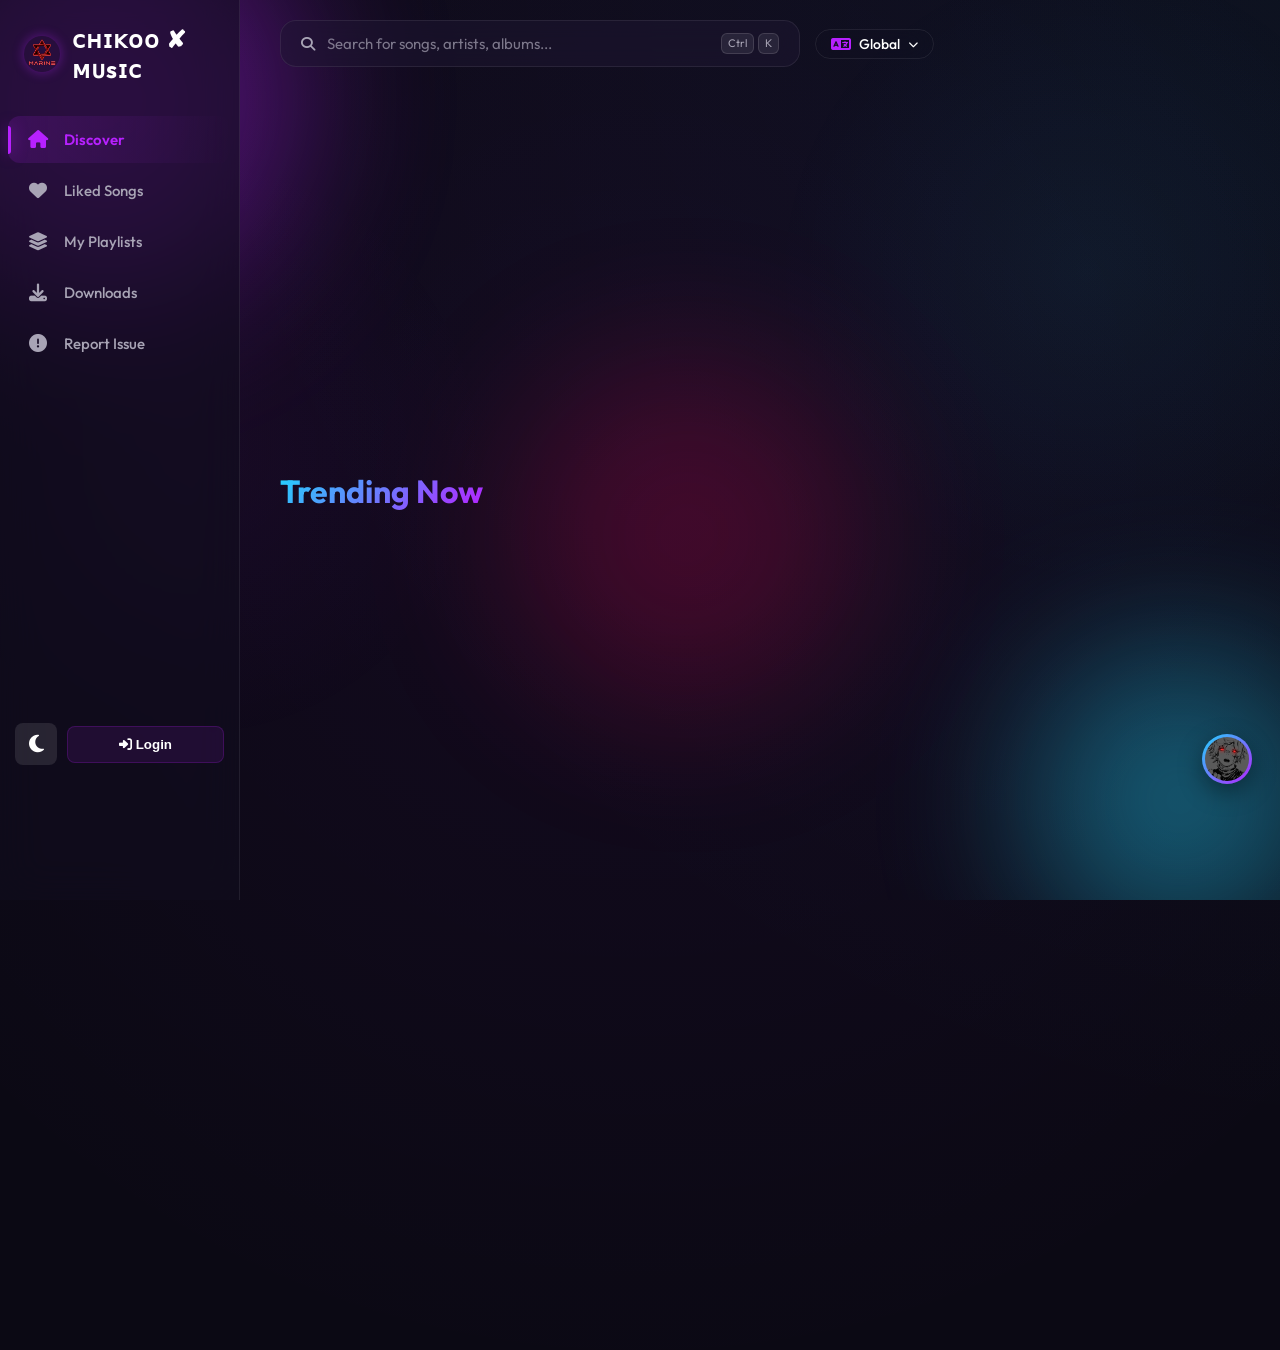
==== index.html @ 022411a1 "fix: only use dummy data fallback on page 1 to prevent empty UI on API failure" ====
<!DOCTYPE html>
<html lang="en" data-theme="dark">

<head>
    <meta charset="UTF-8">
    <meta name="viewport" content="width=device-width, initial-scale=1.0, maximum-scale=1.0, user-scalable=no">
    <meta name="google-site-verification" content="YOUR_GOOGLE_VERIFICATION_CODE" />
    <meta name="description"
        content="Chikoo Music - Stream trending Bollywood, English, Punjabi and global hits for free. Premium music experience.">
    <meta property="og:title" content="Chikoo Music - Premium Music Streaming">
    <meta property="og:description" content="Stream trending Bollywood, English, Punjabi and global hits for free.">
    <meta property="og:image" content="MARINE LOGO FINAL.png">
    <meta property="og:url" content="https://chikoomusic.vercel.app">
    <title>Chikoo Music - Premium Music Streaming</title>
    <link rel="stylesheet" href="style.css?v=1784467808915">
    <link href="https://fonts.googleapis.com/css2?family=Outfit:wght@300;400;500;600;700;800&display=swap"
        rel="stylesheet">
    <link rel="icon" type="image/png" href="MARINE LOGO FINAL.png">
    <link rel="stylesheet" href="https://cdnjs.cloudflare.com/ajax/libs/font-awesome/6.4.0/css/all.min.css">
</head>

<body>
    <!-- Preloader Animation -->
    <div id="site-preloader">
        <div class="preloader-bg"></div>
        <div class="preloader-content">
            <h2 class="preloader-brand">CHIKOO MUSIC</h2>
            <p class="preloader-tagline">PREMIUM AUDIO</p>
            <div class="loading-dots">
                <span></span><span></span><span></span>
            </div>
        </div>
    </div>
    <script>
        // Guaranteed fallback to hide preloader after 3 seconds
        // placed inline so it runs even if app.js fails to load
        setTimeout(() => {
            const preloader = document.getElementById('site-preloader');
            if (preloader) {
                preloader.classList.add('hide');
                setTimeout(() => {
                    preloader.style.display = 'none';
                }, 800);
            }
        }, 3000);
    </script>

    <!-- Animated Background -->
    <div class="animated-bg">
        <div class="bg-blob blob-1"></div>
        <div class="bg-blob blob-2"></div>
        <div class="bg-blob blob-3"></div>
    </div>

    <!-- App Container -->
    <div class="app-container">
        <!-- Sidebar Navigation -->
        <nav class="sidebar">
            <div class="logo">
                <img src="MARINE LOGO FINAL.png" alt="Logo" class="brand-logo">
                <span>ᴄʜɪᴋᴏᴏ ✘ ᴍᴜsɪᴄ</span>
            </div>

            <ul class="nav-links">
                <li class="active" data-page="home"><i class="fa-solid fa-house"></i> <span>Discover</span></li>
                <li data-page="playlists"><i class="fa-solid fa-heart"></i> <span>Liked Songs</span></li>
                <li data-page="my-playlists"><i class="fa-solid fa-layer-group"></i> <span>My Playlists</span></li>
                <li data-page="downloads"><i class="fa-solid fa-download"></i> <span>Downloads</span></li>
                <li data-page="report"><i class="fa-solid fa-circle-exclamation"></i> <span>Report Issue</span></li>
                <li data-page="admin" id="nav-admin" style="display: none; color: var(--accent-purple);"><i class="fa-solid fa-shield-halved"></i> <span>Admin Panel</span></li>
            </ul>

            <div class="sidebar-footer" style="display: flex; gap: 10px; padding: 15px; align-items: center; justify-content: center;">
                <button id="theme-btn" title="Toggle Theme" style="background: rgba(255,255,255,0.1); border: none; color: var(--text-primary); width: 42px; height: 42px; border-radius: 8px; cursor: pointer; transition: 0.3s; flex-shrink: 0;">
                    <i class="fa-solid fa-moon"></i>
                </button>
                <button id="auth-btn" class="auth-btn" style="flex: 1; padding: 10px;">
                    <i class="fa-solid fa-right-to-bracket"></i> <span>Login</span>
                </button>
            </div>
        </nav>

        <!-- Main Content Area -->
        <main class="main-content">
            <header class="top-bar">
                <div class="search-bar-container">
                    <i class="fa-solid fa-search"></i>
                    <input type="text" id="search-input" placeholder="Search for songs, artists, albums...">
                    <i class="fa-solid fa-xmark" id="search-clear-btn" style="display: none; cursor: pointer; color: var(--light-text); padding: 0 10px; font-size: 14px;"></i>
                    <div class="search-shortcut">
                        <kbd>Ctrl</kbd><kbd>K</kbd>
                    </div>
                </div>
                
                <!-- Custom Language Selector -->
                <div class="custom-language-selector glass" id="custom-lang-selector" style="margin-left: 15px; border-radius: 50px; padding: 5px 15px; display: flex; align-items: center; gap: 8px; cursor: pointer; position: relative;">
                    <i class="fa-solid fa-language" style="color: var(--accent-purple);"></i>
                    <span id="custom-lang-text" style="font-size: 14px; font-weight: 500;">Global</span>
                    <i class="fa-solid fa-chevron-down" style="font-size: 10px;"></i>
                    
                    <div class="custom-lang-dropdown" id="custom-lang-dropdown">
                        <div class="lang-option active" data-value="global">Global</div>
                        <div class="lang-option" data-value="hindi">Hindi</div>
                        <div class="lang-option" data-value="english">English</div>
                        <div class="lang-option" data-value="punjabi">Punjabi</div>
                    </div>
                </div>
                
                <!-- Mobile Options Toggle -->
                <button id="mobile-options-toggle" class="action-btn" style="margin-left: 15px; display: none;"><i class="fa-solid fa-bars"></i></button>
            </header>

            <!-- Global Mobile Menu Overlay -->
            <div id="mobile-overlay-menu" class="glass" style="display: none; position: fixed; top: 70px; right: 20px; z-index: 2000; width: 220px; flex-direction: column; gap: 8px; padding: 15px; border-radius: 12px; box-shadow: 0 10px 40px rgba(0,0,0,0.8); border: 1px solid rgba(255,255,255,0.1);">
                <button class="quick-option-btn" data-query="hindi romantic songs" style="justify-content: flex-start; padding: 10px;"><i class="fa-solid fa-arrow-trend-up"></i> Trending</button>
                <button class="quick-option-btn" data-query="global top 50" style="justify-content: flex-start; padding: 10px;"><i class="fa-solid fa-globe"></i> World Top Hits</button>
                <button class="quick-option-btn" data-query="new releases" style="justify-content: flex-start; padding: 10px;"><i class="fa-solid fa-compact-disc"></i> New Releases</button>
                <button class="quick-option-btn" data-query="best of arijit singh" style="justify-content: flex-start; padding: 10px;"><i class="fa-regular fa-heart"></i> Dev's Favs</button>
                <div style="height: 1px; background: rgba(255,255,255,0.1); margin: 5px 0;"></div>
                <button id="mobile-theme-btn" class="quick-option-btn" style="justify-content: flex-start; padding: 10px;"><i class="fa-solid fa-moon"></i> Theme</button>
                <button id="mobile-auth-btn" class="quick-option-btn" style="justify-content: flex-start; padding: 10px; color: var(--accent-purple);"><i class="fa-solid fa-right-to-bracket"></i> <span>Login</span></button>
            </div>

            <div id="broadcast-banner" style="display: none; background: rgba(183, 33, 255, 0.2); border-bottom: 1px solid rgba(183, 33, 255, 0.4); padding: 10px 20px; color: var(--text-primary); align-items: center; justify-content: space-between; font-size: 14px; font-weight: 500;">
                <div style="display: flex; align-items: center; gap: 10px;">
                    <i class="fa-solid fa-bullhorn" style="color: var(--accent-purple);"></i>
                    <span id="broadcast-message-text"></span>
                </div>
                <button id="close-broadcast-btn" style="background: none; border: none; color: var(--text-secondary); cursor: pointer;"><i class="fa-solid fa-xmark"></i></button>
            </div>

            <div id="content-area" class="page-content">
                <!-- Dynamic Content Injected Here -->
                <div class="loader-container" id="main-loader" style="display: none;">
                    <div class="spinner"></div>
                </div>
                <div id="view-home" class="view active">
                    <div class="home-top-section">
                        <!-- Hero Banner -->
                        <div class="hero-banner glass reveal" id="hero-banner" style="display: none;">
                            <div class="hero-bg-blur" id="hero-bg-blur"></div>
                            <div class="hero-content">
                                <div class="hero-cover-wrapper">
                                    <img src="MARINE LOGO FINAL.png" alt="Featured Song" id="hero-img" class="hero-img">
                                    <div class="hero-music-note"><i class="fa-solid fa-music"></i></div>
                                </div>
                                <div class="hero-info">
                                    <div class="hero-tag"><i class="fa-solid fa-crown"></i> MOST PLAYED</div>
                                    <h2 id="hero-title">Loading...</h2>
                                    <p id="hero-artist" style="display:flex; align-items:center; gap:5px;">- <i class="fa-solid fa-heart" style="color:var(--accent-purple); font-size: 12px;"></i></p>
                                    <button class="action-btn primary glow-btn" id="hero-play-btn" style="margin-top: 15px; padding: 10px 25px; font-size: 16px;"><i class="fa-solid fa-play"></i> Open Player</button>
                                </div>
                            </div>
                        </div>

                        <!-- Quick Options Menu -->
                        <div class="quick-options-menu glass reveal" id="quick-options-menu">
                            <button class="quick-option-btn active" data-query="hindi romantic songs"><i class="fa-solid fa-arrow-trend-up"></i> Trending</button>
                            <button class="quick-option-btn" data-query="global top 50"><i class="fa-solid fa-globe"></i> World Top Hits</button>
                            <button class="quick-option-btn" data-query="top artists"><i class="fa-solid fa-users"></i> Top Artists</button>
                            <button class="quick-option-btn" data-query="new releases"><i class="fa-solid fa-compact-disc"></i> New Releases</button>
                            <button class="quick-option-btn" data-query="best of arijit singh"><i class="fa-regular fa-heart"></i> Dev's Favs</button>
                            <button class="quick-option-btn" data-query="popular hits"><i class="fa-solid fa-music"></i> Popular Hits</button>
                        </div>
                    </div>
                    <h1 class="page-title" id="section-title" style="margin-top: 30px;">Trending Now</h1>
                    <div class="cards-grid" id="trending-grid">
                        <!-- Cards / Skeletons injected by JS -->
                    </div>
                    <div class="pagination-controls" id="dashboard-pagination" style="display: none;">
                        <button class="page-btn" id="page-prev-btn"><i class="fa-solid fa-chevron-left"></i> Prev</button>
                        <div class="page-numbers" id="page-numbers-container">
                            <span class="current-page">1</span>
                        </div>
                        <button class="page-btn" id="page-next-btn">Next <i class="fa-solid fa-chevron-right"></i></button>
                    </div>
                </div>

                <div id="view-search" class="view">
                    <h1 class="page-title">Search Results</h1>
                    <div class="cards-grid" id="search-grid">
                        <div class="placeholder-text">Type to search...</div>
                    </div>
                    <div class="pagination-controls" id="search-pagination" style="display: none;">
                        <button class="page-btn" id="search-page-prev-btn"><i class="fa-solid fa-chevron-left"></i> Prev</button>
                        <div class="page-numbers" id="search-page-numbers-container">
                            <span class="current-page">1</span>
                        </div>
                        <button class="page-btn" id="search-page-next-btn">Next <i class="fa-solid fa-chevron-right"></i></button>
                    </div>
                </div>

                <div id="view-library" class="view">
                    <div class="library-header"
                        style="display: flex; justify-content: space-between; align-items: center; margin-bottom: 24px;">
                        <h1 class="page-title" style="margin: 0;">Local Files</h1>
                        <label for="local-file-upload" class="submit-btn" style="display: inline-block;">
                            <i class="fa-solid fa-folder-open"></i> Browse Files
                        </label>
                        <input type="file" id="local-file-upload" accept="audio/*" multiple style="display: none;">
                    </div>
                    <div class="cards-grid" id="local-files-grid">
                        <div class="placeholder-text">Play music directly from your device.</div>
                    </div>
                </div>

                <div id="view-playlists" class="view">
                    <div class="playlist-header">
                        <div class="playlist-cover glass"><i class="fa-solid fa-heart"></i></div>
                        <div class="playlist-info">
                            <p class="playlist-type">Playlist</p>
                            <h1 class="playlist-title">Liked Songs</h1>
                            <p id="liked-count" class="playlist-meta">0 songs</p>
                        </div>
                        <div class="playlist-actions" style="margin-left: auto; display: flex; gap: 10px;">
                            <button class="submit-btn" id="share-playlist-btn" style="display: none;"><i
                                    class="fa-solid fa-share-nodes"></i> Share</button>
                            <button class="submit-btn" id="delete-playlist-btn" style="display: none; background: rgba(255, 50, 50, 0.2); border-color: rgba(255, 50, 50, 0.4);"><i
                                    class="fa-solid fa-trash"></i> Delete</button>
                        </div>
                    </div>

                    <div class="playlist-tracklist" id="liked-songs-list">
                        <div class="placeholder-text">You haven't liked any songs yet.</div>
                    </div>
                </div>

                <div id="view-downloads" class="view">
                    <h1 class="page-title">Download History</h1>
                    <div class="cards-grid" id="downloads-grid">
                        <div class="placeholder-text">You haven't downloaded any songs yet.</div>
                    </div>
                </div>

                <div id="view-artist" class="view">
                    <div class="playlist-header">
                        <div class="playlist-cover glass">
                            <img src="" alt="Artist" id="artist-image" style="width: 100%; height: 100%; object-fit: cover; border-radius: 50%;">
                        </div>
                        <div class="playlist-info">
                            <p class="playlist-type">Artist</p>
                            <h1 class="playlist-title" id="artist-title">Artist Name</h1>
                            <p class="playlist-meta" id="artist-meta">Top Tracks</p>
                        </div>
                    </div>
                    <div class="playlist-tracklist" id="artist-songs-list">
                        <div class="loading-spinner"><div class="loading-dots"><span></span><span></span><span></span></div></div>
                    </div>
                </div>

                <div id="view-my-playlists" class="view">
                    <div
                        style="display: flex; justify-content: space-between; align-items: center; margin-bottom: 24px;">
                        <h1 class="page-title" style="margin: 0;">My Playlists</h1>
                        <button class="submit-btn" id="create-playlist-btn"><i class="fa-solid fa-plus"></i> Create
                            Playlist</button>
                    </div>
                    <div class="cards-grid" id="my-playlists-grid">
                        <div class="placeholder-text">You haven't created any playlists yet.</div>
                    </div>
                </div>

                <div id="view-report" class="view">
                    <h1 class="page-title">Report an Issue</h1>
                    <div class="report-form-container glass">
                        <p class="report-desc">Found a bug or have a suggestion? Let us know!</p>
                        <!-- Formspree endpoint placeholder -->
                        <form id="report-form">
                            <div class="form-group">
                                <label for="report-name">Name</label>
                                <input type="text" id="report-name" name="Name" required placeholder="Your Name">
                            </div>
                            <div class="form-group">
                                <label for="report-email">Email</label>
                                <input type="email" id="report-email" name="Email" required placeholder="Your Email">
                            </div>
                            <div class="form-group">
                                <label for="report-message">Issue Description</label>
                                <textarea id="report-message" name="Message" rows="5" required
                                    placeholder="Describe the issue..."></textarea>
                            </div>
                            <button type="submit" class="submit-btn glow-btn">Submit Report</button>
                        </form>
                    </div>
                </div>
                <!-- Admin View -->
                <div id="view-admin" class="view">
                    <div class="playlist-header">
                        <div class="playlist-cover">
                            <i class="fa-solid fa-shield-halved"></i>
                        </div>
                        <div class="playlist-info">
                            <h1 class="playlist-title">Admin Dashboard</h1>
                            <p class="playlist-meta" id="admin-meta">Owner Access Only</p>
                        </div>
                    </div>
                    <div class="admin-controls" style="margin: 20px 0; display: flex; flex-direction: column; gap: 15px;">
                        <div>
                            <button class="action-btn primary" id="btn-refresh-admin"><i class="fa-solid fa-arrows-rotate"></i> Refresh Data</button>
                        </div>
                        <div style="background: rgba(255, 255, 255, 0.05); padding: 15px; border-radius: 12px; border: 1px solid var(--glass-border);">
                            <h3 style="margin-top: 0; margin-bottom: 10px; font-size: 16px; color: var(--accent-purple);">Global Broadcast</h3>
                            <div style="display: flex; gap: 10px;">
                                <input type="text" id="broadcast-input" placeholder="Type a message to show to all users..." style="flex: 1; padding: 10px; border-radius: 8px; border: 1px solid rgba(255, 255, 255, 0.1); background: rgba(0,0,0,0.2); color: white; outline: none;">
                                <button class="action-btn primary" id="btn-send-broadcast"><i class="fa-solid fa-paper-plane"></i> Send</button>
                            </div>
                        </div>

                        <div style="background: rgba(255, 255, 255, 0.05); padding: 15px; border-radius: 12px; border: 1px solid var(--glass-border);">
                            <h3 style="margin-top: 0; margin-bottom: 10px; font-size: 16px; color: var(--accent-purple);">Manage Dev's Favs</h3>
                            <p style="font-size: 13px; color: var(--light-text); margin-bottom: 10px;">Search for a song to add to the globally visible Dev's Favs section.</p>
                            <div style="display: flex; gap: 10px; margin-bottom: 10px; position: relative;">
                                <input type="text" id="devs-favs-search-input" placeholder="Search for a song (e.g. Tum Hi Ho)..." style="flex: 1; padding: 10px; border-radius: 8px; border: 1px solid rgba(255, 255, 255, 0.1); background: rgba(0,0,0,0.2); color: white; outline: none; padding-right: 35px;">
                                <i class="fa-solid fa-xmark" id="devs-favs-clear-btn" style="position: absolute; right: 110px; top: 12px; cursor: pointer; color: var(--light-text); display: none;"></i>
                                <button class="action-btn primary" id="btn-search-devs-favs"><i class="fa-solid fa-search"></i> Search</button>
                            </div>
                            <div id="devs-favs-search-results" style="display: flex; flex-direction: column; gap: 8px; margin-bottom: 15px;"></div>
                            
                            <div style="background: rgba(0,0,0,0.2); padding: 15px; border-radius: 8px; margin-bottom: 15px; border: 1px dashed rgba(255,255,255,0.2);">
                                <h4 style="margin-top: 0; margin-bottom: 10px; font-size: 14px; color: var(--accent-red);">Upload Custom Song</h4>
                                <div style="display: flex; flex-direction: column; gap: 10px;">
                                    <input type="text" id="custom-song-title" placeholder="Song Title" style="padding: 10px; border-radius: 8px; border: 1px solid rgba(255, 255, 255, 0.1); background: rgba(0,0,0,0.3); color: white; outline: none;">
                                    <input type="text" id="custom-song-artist" placeholder="Artist Name" style="padding: 10px; border-radius: 8px; border: 1px solid rgba(255, 255, 255, 0.1); background: rgba(0,0,0,0.3); color: white; outline: none;">
                                    <div>
                                        <label style="font-size: 12px; color: var(--light-text);">Audio File (MP3):</label>
                                        <input type="file" id="custom-song-audio" accept="audio/*" style="display: block; margin-top: 5px; color: white;">
                                    </div>
                                    <div>
                                        <label style="font-size: 12px; color: var(--light-text);">Cover Image (Optional):</label>
                                        <input type="file" id="custom-song-image" accept="image/*" style="display: block; margin-top: 5px; color: white;">
                                    </div>
                                    <button class="action-btn primary" id="btn-upload-custom-song" style="margin-top: 5px;"><i class="fa-solid fa-cloud-arrow-up"></i> Upload & Add to Favs</button>
                                </div>
                            </div>

                            <h4 style="margin: 10px 0; color: white;">Current Dev's Favs</h4>
                            <div id="devs-favs-current-list" style="display: flex; flex-direction: column; gap: 8px;">
                                <span class="placeholder-text" style="font-size: 13px;">Loading...</span>
                            </div>
                        </div>
                    </div>
                    <div class="admin-content" id="admin-content">
                        <!-- Admin data injected here -->
                    </div>
                </div>
            </div>
        </main>

        <!-- Global Music Player -->
        <div class="player-bar hidden" id="player-bar">
            <div class="now-playing">
                <img id="np-image" src="MARINE LOGO FINAL.png" alt="Cover" class="np-cover">
                <div class="np-info">
                    <h4 id="np-title">No track selected</h4>
                    <p id="np-artist">-</p>
                </div>
                <button class="np-like-btn" id="np-like-btn" title="Like"><i class="fa-regular fa-heart"></i></button>
                <button class="np-like-btn" id="np-add-playlist-btn" title="Add to Playlist" style="margin-left: 0;"><i
                        class="fa-solid fa-folder-plus"></i></button>
                <div class="equalizer">
                    <div class="bar"></div>
                    <div class="bar"></div>
                    <div class="bar"></div>
                    <div class="bar"></div>
                </div>
            </div>

            <div class="player-center">
                <div class="player-controls">
                    <button class="control-btn" id="shuffle-btn" title="Shuffle"><i
                            class="fa-solid fa-shuffle"></i></button>
                    <button class="control-btn" id="seek-bw-btn" title="Backward 10s"><i
                            class="fa-solid fa-rotate-left"></i></button>
                    <button class="control-btn" id="prev-btn" title="Previous"><i
                            class="fa-solid fa-backward-step"></i></button>
                    <button class="play-btn" id="play-btn" title="Play"><i class="fa-solid fa-play"></i></button>
                    <button class="control-btn" id="next-btn" title="Next"><i
                            class="fa-solid fa-forward-step"></i></button>
                    <button class="control-btn" id="seek-fw-btn" title="Forward 10s"><i
                            class="fa-solid fa-rotate-right"></i></button>
                    <button class="control-btn" id="repeat-btn" title="Repeat"><i
                            class="fa-solid fa-repeat"></i></button>
                    <button class="control-btn glow-btn" id="auto-dj-btn" title="Stream" style="margin-left:10px; font-size: 0.9rem; padding: 0 10px; border-radius: 15px;"><i class="fa-solid fa-radio"></i> Auto-DJ</button>
                </div>
                <div class="progress-container">
                    <span id="time-current">0:00</span>
                    <div class="progress-bar-bg" id="progress-bg">
                        <div class="progress-bar-fill" id="progress-fill"></div>
                    </div>
                    <span id="time-total">0:00</span>
                </div>
            </div>

            <div class="player-actions">
                <button class="action-btn" id="btn-queue" title="Queue"><i class="fa-solid fa-list-ul"></i></button>
                <button class="action-btn" id="btn-download" title="Download"><i
                        class="fa-solid fa-download"></i></button>
                <div class="volume-control">
                    <i class="fa-solid fa-volume-high" id="volume-icon"></i>
                    <input type="range" id="volume-slider" min="0" max="1" step="0.01" value="1">
                </div>
                <button class="action-btn" id="btn-fullscreen" title="Full Screen"><i
                        class="fa-solid fa-expand"></i></button>
                <button class="action-btn" id="btn-close-player" title="Close Player" onclick="document.getElementById('player-bar').classList.add('hidden'); document.body.classList.remove('player-active'); document.getElementById('audio-player').pause(); window.dispatchEvent(new Event('player-closed'));"><i
                        class="fa-solid fa-xmark"></i></button>
            </div>

            <audio id="audio-player"></audio>
        </div>

        <!-- Floating Profile / Socials -->
        <div class="profile-fab-container" id="profile-fab-btn">
            <div class="profile-fab">
                <img src="profile.jpg" alt="Profile">
            </div>
        </div>

        <!-- Profile Modal -->
        <div id="profile-modal" class="profile-modal">
            <div class="profile-card">
                <div class="modal-drag-handle">
                    <span class="dot"></span><span class="dash"></span><span class="dot"></span>
                </div>
                <button class="close-profile-btn" id="close-profile"><i class="fa-solid fa-xmark"></i></button>
                <div class="sound-badge" id="sound-toggle-btn"><i class="fa-solid fa-volume-high" id="sound-icon"></i>
                    <span id="sound-text">Sound on</span>
                </div>
                <div class="profile-banner">
                    <!-- Banner video starts unmuted -->
                    <video src="videos/banner.mp4" loop playsinline class="banner-media" id="banner-video"></video>
                </div>
                <div class="profile-info">
                    <div class="profile-avatar-container">
                        <img src="profile.jpg" alt="Profile" class="profile-avatar">
                        <div class="status-dot"></div>
                    </div>
                    <div class="profile-name">
                        Marine <i class="fa-solid fa-certificate verified-badge"></i>
                    </div>
                    <div class="profile-role">
                        <span class="role-dot"></span> OWNER & DEVELOPER
                    </div>
                    <div class="profile-username">@nox_shadowx</div>
                    <div class="profile-quote">"Where words fail, music speaks 🎵"</div>

                    <div id="owner-video-controls" style="margin-top: 15px; margin-bottom: 15px; display: none; width: 100%;">
                        <button id="next-bg-video-btn" class="profile-btn btn-secondary" style="width: 100%; border: 1px solid rgba(183, 33, 255, 0.4); justify-content: center;">
                            <i class="fa-solid fa-forward-step" style="margin-right: 8px;"></i> Next Background Video
                        </button>
                    </div>

                    <div class="profile-actions-grid">
                        <a href="https://t.me/nox_shadowx?text=Thank%20you%20so%20much%20for%20the%20music%20website%21"
                            target="_blank" class="profile-btn btn-primary" style="margin-bottom: 5px;">
                            <i class="fa-regular fa-paper-plane"></i> Send Thanks 💖
                        </a>
                        <div class="profile-btn-row">
                            <a href="https://t.me/Music_Brigade_Chatting_zone" target="_blank"
                                class="profile-btn btn-secondary">
                                <i class="fa-solid fa-users"></i> Group
                            </a>
                            <a href="https://t.me/BrokenXworld" target="_blank" class="profile-btn btn-secondary">
                                <i class="fa-regular fa-paper-plane"></i> Channel
                            </a>
                        </div>
                    </div>

                    <div class="profile-social-icons" style="margin-top: 15px; margin-bottom: 5px;">
                        <a href="https://instagram.com/_nox_shadowx" target="_blank" title="Instagram"><i
                                class="fa-brands fa-instagram"></i></a>
                        <a href="https://snapchat.co`m/add/nox_shadowx" target="_blank" title="Snapchat"><i
                                class="fa-brands fa-snapchat"></i></a>
                        <a href="https://twitter.com/nox_shadowx" target="_blank" title="Twitter"><i
                                class="fa-brands fa-twitter"></i></a>
                        <a href="https://t.me/nox_shadowx" target="_blank" title="Telegram"><i
                                class="fa-brands fa-telegram"></i></a>
                        <a href="https://github.com/noxarix" target="_blank" title="GitHub"><i
                                class="fa-brands fa-github"></i></a>
                        <a href="mailto:mrchikoo31@gmail.com" title="Email"><i class="fa-solid fa-envelope"></i></a>
                    </div>

                    <div class="profile-footer">
                        <i class="fa-regular fa-calendar"></i> 31 dec 2008 · 17 years old
                    </div>
                </div>
            </div>
        </div>


        <!-- Playlist Selection Modal -->
        <div id="playlist-selection-modal" class="profile-modal">
            <div class="profile-card" style="padding: 20px;">
                <button class="close-profile-btn" id="close-playlist-modal"><i class="fa-solid fa-xmark"></i></button>
                <h3 style="margin-bottom: 15px; color: white;">Add to Playlist</h3>
                <div id="playlist-options-list"
                    style="max-height: 200px; overflow-y: auto; display: flex; flex-direction: column; gap: 8px;">
                    <!-- Playlist options injected here -->
                </div>
            </div>
        </div>
    </div>

    <!-- Fullscreen Player Overlay (outside app-container to avoid flex interference) -->
    <div id="fullscreen-player" class="fullscreen-player">
        <div class="fs-background-blur" id="fs-bg-blur"></div>
        <button class="close-fs-btn" id="btn-close-fs"><i class="fa-solid fa-chevron-down"></i></button>
        <div class="fs-content">
            <img id="fs-image" src="MARINE LOGO FINAL.png" alt="Cover" class="fs-cover">
            <div class="fs-info">
                <h2 id="fs-title">No track selected</h2>
                <p id="fs-artist">-</p>
            </div>

            <div class="fs-action-btns">
                <button class="action-btn" id="fs-like-btn" title="Like"><i class="fa-regular fa-heart"></i></button>
                <button class="action-btn" id="fs-add-playlist-btn" title="Add to Playlist"><i class="fa-solid fa-folder-plus"></i></button>
                <button class="action-btn" id="fs-lyrics-btn" title="Lyrics"><i class="fa-solid fa-align-left"></i></button>
                <button class="action-btn" id="fs-queue-btn" title="Queue"><i class="fa-solid fa-list-ul"></i></button>
                <button class="action-btn" id="fs-share-btn" title="Share"><i class="fa-solid fa-share-nodes"></i></button>
            </div>

            <div class="fs-progress-container progress-container">
                <span id="fs-time-current">0:00</span>
                <div class="progress-bar-bg" id="fs-progress-bg">
                    <div class="progress-bar-fill" id="fs-progress-fill"></div>
                </div>
                <span id="fs-time-total">0:00</span>
            </div>

            <div class="fs-controls">
                <button class="control-btn" id="fs-shuffle-btn" title="Shuffle"><i class="fa-solid fa-shuffle"></i></button>
                <button class="control-btn" id="fs-btn-prev"><i class="fa-solid fa-backward-step"></i></button>
                <button class="control-btn play-btn" id="fs-btn-play"><i class="fa-solid fa-play"></i></button>
                <button class="control-btn" id="fs-btn-next"><i class="fa-solid fa-forward-step"></i></button>
                <button class="control-btn" id="fs-repeat-btn" title="Repeat"><i class="fa-solid fa-repeat"></i></button>
            </div>
            <div style="text-align:center; margin-top:15px;">
                <button class="control-btn glow-btn" id="fs-auto-dj-btn" title="Auto-DJ" style="font-size: 1rem; padding: 8px 15px; border-radius: 20px;"><i class="fa-solid fa-radio"></i> Genre Auto-DJ</button>
            </div>
        </div>
    </div>

    <!-- Auth Modals -->
    <div id="auth-modal" class="modal-overlay">
        <div class="auth-card">
            <button class="close-modal" id="close-auth">
                <i class="fa-solid fa-xmark"></i>
            </button>
            
            <div class="auth-tabs">
                <button class="auth-tab active" id="tab-login">Login</button>
                <button class="auth-tab" id="tab-register">Register</button>
            </div>

            <!-- Login Form -->
            <form id="form-login" class="auth-form active">
                <div class="input-group">
                    <i class="fa-solid fa-envelope"></i>
                    <input type="email" id="login-identifier" placeholder="Email Address" required>
                </div>
                <div class="input-group">
                    <i class="fa-solid fa-lock"></i>
                    <input type="password" id="login-password" placeholder="Password" required>
                </div>
                <div style="text-align: right; margin-top: -5px;">
                    <button type="button" id="btn-forgot-password" style="background: none; border: none; color: var(--accent-purple); font-size: 13px; cursor: pointer;">Forgot Password?</button>
                </div>
                <button type="submit" class="action-btn primary auth-submit">Log In</button>
                <button type="button" class="action-btn auth-submit btn-maybe-later" style="background: transparent; color: var(--text-secondary); margin-top: 5px;">Maybe Later</button>
            </form>

            <!-- Register Form -->
            <form id="form-register" class="auth-form">
                <div class="input-group">
                    <i class="fa-solid fa-user"></i>
                    <input type="text" id="reg-username" placeholder="Username" required>
                </div>
                <div class="input-group">
                    <i class="fa-solid fa-envelope"></i>
                    <input type="email" id="reg-email" placeholder="Email (e.g., mrchikoo31@gmail.com)" required>
                </div>
                <div class="input-group">
                    <i class="fa-solid fa-lock"></i>
                    <input type="password" id="reg-password" placeholder="Password" required>
                </div>
                <button type="submit" class="action-btn primary auth-submit">Register</button>
                <button type="button" class="action-btn auth-submit btn-maybe-later" style="background: transparent; color: var(--text-secondary); margin-top: 5px;">Maybe Later</button>
            </form>
        </div>
    </div>

    <!-- Genre Selection Modal -->
    <div id="genre-modal" class="modal-overlay">
        <div class="modal-content glass" style="text-align:center;">
            <button class="close-modal" id="close-genre-modal"><i class="fa-solid fa-xmark"></i></button>
            <h2>Start Genre Auto-DJ</h2>
            <p style="color: var(--text-secondary); margin-bottom: 20px;">Endless playback of your favorite genre.</p>
            <div class="genre-grid" style="display:flex; flex-wrap:wrap; gap:10px; justify-content:center;">
                <button class="action-btn glow-btn genre-btn" data-genre="bollywood">Bollywood</button>
                <button class="action-btn glow-btn genre-btn" data-genre="pop">Pop</button>
                <button class="action-btn glow-btn genre-btn" data-genre="lofi">Lo-Fi</button>
                <button class="action-btn glow-btn genre-btn" data-genre="punjabi">Punjabi</button>
                <button class="action-btn glow-btn genre-btn" data-genre="edm">EDM</button>
                <button class="action-btn glow-btn genre-btn" data-genre="hiphop">Hip-Hop</button>
            </div>
        </div>
    </div>

    <!-- Lyrics Modal -->
    <div id="lyrics-modal" class="modal-overlay">
        <div class="modal-content glass" style="max-width: 600px; height: 80vh; display: flex; flex-direction: column;">
            <button class="close-modal" id="close-lyrics-modal"><i class="fa-solid fa-xmark"></i></button>
            <h2 id="lyrics-title" style="margin-bottom: 5px;">Lyrics</h2>
            <p id="lyrics-artist" style="color: var(--text-secondary); margin-bottom: 20px; font-size: 0.9rem;">-</p>
            <div id="lyrics-content" style="flex: 1; overflow-y: auto; white-space: pre-wrap; font-size: 1.1rem; line-height: 1.8; padding-right: 10px; text-align: center;">
                <div class="placeholder-text">Loading lyrics...</div>
            </div>
        </div>
    </div>

    <!-- Queue Modal -->
    <div id="queue-modal" class="modal-overlay">
        <div class="modal-content glass" style="max-width: 500px; max-height: 80vh; display: flex; flex-direction: column;">
            <button class="close-modal" id="close-queue-modal"><i class="fa-solid fa-xmark"></i></button>
            <div style="display: flex; justify-content: space-between; align-items: center; margin-bottom: 20px;">
                <h2 style="margin: 0;">Up Next</h2>
                <button id="clear-queue-btn" class="action-btn" style="font-size: 14px; padding: 5px 10px; border-radius: 8px; background: rgba(255, 50, 50, 0.2); border: 1px solid rgba(255, 50, 50, 0.4); color: white;"><i class="fa-solid fa-trash"></i> Clear</button>
            </div>
            <div id="queue-list" style="flex: 1; overflow-y: auto; display: flex; flex-direction: column; gap: 10px; padding-right: 10px;">
                <div class="placeholder-text">Your queue is empty.</div>
            </div>
        </div>
    </div>

    <script src="api.js?v=1784467808915"></script>
    <script type="module" src="app.js?v=1784467808915"></script>
</body>
</html>
---- style.css ----
:root {
    /* Light Mode Variables */
    --bg-color: #f0f2f5;
    --bg-dark: #0b0914;
    --sidebar-bg: rgba(255, 255, 255, 0.7);
    --player-bg: rgba(255, 255, 255, 0.85);
    --text-primary: #1a1a2e;
    --text-secondary: #4a4e69;
    --accent-purple: #6a0dad;
    --accent-blue: #007bff;
    --accent-red: #ff3b3b;
    --neon-glow-blue: 0 0 10px rgba(0, 123, 255, 0.5);
    --neon-glow-purple: 0 0 10px rgba(106, 13, 173, 0.5);
    --neon-glow-red: 0 0 10px rgba(255, 59, 59, 0.5);
    --glass-border: rgba(0, 0, 0, 0.1);
    --card-bg: rgba(255, 255, 255, 0.6);
    --hover-bg: rgba(0, 0, 0, 0.05);
}

[data-theme="dark"] {
    --bg-color: #0b0914;
    --sidebar-bg: rgba(18, 14, 31, 0.6);
    --player-bg: rgba(20, 15, 36, 0.85);
    --text-primary: #ffffff;
    --text-secondary: #a8a4b5;
    --accent-purple: #b721ff;
    --accent-blue: #21d4fd;
    --accent-red: #ff2a5f;
    --neon-glow-blue: 0 0 15px rgba(33, 212, 253, 0.6);
    --neon-glow-purple: 0 0 15px rgba(183, 33, 255, 0.6);
    --neon-glow-red: 0 0 15px rgba(255, 42, 95, 0.6);
    --glass-border: rgba(255, 255, 255, 0.08);
    --card-bg: rgba(30, 22, 50, 0.5);
    --hover-bg: rgba(255, 255, 255, 0.1);
}

/* ===== RESET & BASE ===== */
* {
    box-sizing: border-box;
    margin: 0;
    padding: 0;
}

html {
    scroll-behavior: smooth;
}

html,
body {
    width: 100vw;
    max-width: 100vw;
    overflow: hidden;
}

body {
    font-family: 'Outfit', sans-serif;
    background-color: var(--bg-color);
    color: var(--text-primary);
    overflow: hidden;
    transition: background-color 0.4s ease, color 0.4s ease;
}

/* ===== CUSTOM SCROLLBAR ===== */
::-webkit-scrollbar {
    width: 6px;
}

::-webkit-scrollbar-track {
    background: transparent;
}

::-webkit-scrollbar-thumb {
    background: rgba(183, 33, 255, 0.3);
    border-radius: 3px;
}

::-webkit-scrollbar-thumb:hover {
    background: rgba(183, 33, 255, 0.6);
}

/* Firefox scrollbar */
* {
    scrollbar-width: thin;
    scrollbar-color: rgba(183, 33, 255, 0.3) transparent;
}

/* ===== ANIMATED BACKGROUND ===== */
body::before {
    content: "";
    position: absolute;
    top: -50%;
    left: -50%;
    width: 200%;
    height: 200%;
    background: radial-gradient(circle at 50% 50%, rgba(183, 33, 255, 0.05), transparent 60%),
        radial-gradient(circle at 80% 20%, rgba(33, 212, 253, 0.05), transparent 50%);
    z-index: -1;
    animation: rotateGradient 30s linear infinite;
    pointer-events: none;
}

@keyframes rotateGradient {
    0% {
        transform: rotate(0deg);
    }

    100% {
        transform: rotate(360deg);
    }
}

/* Custom Language Dropdown */
.custom-language-selector {
    position: relative;
    user-select: none;
}

.custom-lang-dropdown {
    position: absolute;
    top: 130%;
    right: 0;
    background: rgba(17, 18, 24, 0.95);
    backdrop-filter: blur(20px);
    border: 1px solid rgba(255, 255, 255, 0.1);
    border-radius: 12px;
    padding: 8px;
    display: flex;
    flex-direction: column;
    gap: 4px;
    min-width: 120px;
    box-shadow: 0 10px 30px rgba(0, 0, 0, 0.5);
    opacity: 0;
    visibility: hidden;
    transform: translateY(10px);
    transition: all 0.3s cubic-bezier(0.4, 0, 0.2, 1);
    z-index: 1000;
}

.custom-language-selector.open .custom-lang-dropdown {
    opacity: 1;
    visibility: visible;
    transform: translateY(0);
}

.lang-option {
    padding: 8px 12px;
    border-radius: 8px;
    font-size: 13px;
    font-weight: 500;
    color: var(--text-secondary);
    transition: all 0.2s ease;
    cursor: pointer;
}

.lang-option:hover {
    background: rgba(255, 255, 255, 0.05);
    color: white;
}

.lang-option.active {
    background: rgba(183, 33, 255, 0.2);
    color: var(--accent-purple);
}

/* Background Animations */
.animated-bg {
    position: fixed;
    top: 0;
    left: 0;
    width: 100%;
    height: 100vh;
    z-index: -1;
    overflow: hidden;
    pointer-events: none;
    background: radial-gradient(circle at 15% 50%, rgba(183, 33, 255, 0.05), transparent 25%),
        radial-gradient(circle at 85% 30%, rgba(33, 212, 253, 0.05), transparent 25%);
}

.bg-blob {
    position: absolute;
    border-radius: 50%;
    filter: blur(80px);
    opacity: 0.4;
    animation: float 20s infinite ease-in-out alternate;
}

.blob-1 {
    width: 400px;
    height: 400px;
    background: var(--accent-purple);
    top: -100px;
    left: -100px;
    animation-delay: 0s;
}

.blob-2 {
    width: 300px;
    height: 300px;
    background: #21d4fd;
    bottom: -50px;
    right: -50px;
    animation-delay: -5s;
    animation-duration: 25s;
}

.blob-3 {
    width: 350px;
    height: 350px;
    background: #ff0055;
    top: 40%;
    left: 40%;
    opacity: 0.2;
    animation-delay: -10s;
    animation-duration: 30s;
}

@keyframes float {
    0% {
        transform: translate(0, 0) scale(1);
    }

    33% {
        transform: translate(30px, -50px) scale(1.1);
    }

    66% {
        transform: translate(-20px, 20px) scale(0.9);
    }

    100% {
        transform: translate(0, 0) scale(1);
    }
}

/* ===== MOBILE LAYOUT OVERHAUL ===== */
@media (max-width: 768px) {
    .app-container {
        flex-direction: column;
    }

    .sidebar {
        position: fixed;
        bottom: 0;
        left: 0;
        width: 100%;
        height: 65px;
        flex-direction: row;
        padding: 0;
        border-right: none;
        border-top: 1px solid var(--glass-border);
        z-index: 1000;
        justify-content: space-around;
        align-items: center;
        background: rgba(18, 14, 31, 0.95);
        transition: none;
    }

    .logo,
    .sidebar-footer,
    .theme-toggle {
        display: none !important;
    }

    .nav-links {
        display: flex;
        flex-direction: row;
        width: 100%;
        justify-content: space-around;
        padding: 0;
        margin: 0;
    }

    .nav-links li {
        flex-direction: column;
        padding: 8px 10px;
        font-size: 11px;
        gap: 6px;
        margin: 0;
        border-radius: 8px;
        align-items: center;
        justify-content: center;
    }

    .nav-links li i {
        font-size: 20px;
    }

    .nav-links li.active::before {
        display: none;
    }

    .nav-links li.active {
        background: rgba(183, 33, 255, 0.15);
        color: var(--accent-blue);
    }

    .main-content {
        padding-bottom: 0;
        height: 100vh;
    }

    .page-content {
        height: calc(100vh - 145px);
        /* Header + bottom nav approx height */
        padding-bottom: 80px;
        /* buffer */
    }

    .player-bar {
        bottom: 65px;
        /* sit above bottom nav */
        padding: 0 10px;
        height: 70px;
        background: rgba(17, 18, 24, 0.98);
    }

    .player-controls {
        gap: 15px;
    }

    .player-btn {
        width: 32px;
        height: 32px;
        font-size: 14px;
    }

    .play-btn {
        width: 40px;
        height: 40px;
        font-size: 16px;
    }

    /* Top Bar & Language Selector */
    .top-bar {
        padding: 10px 15px;
    }

    .search-bar-container {
        flex: 1;
        min-width: 0;
    }

    .custom-lang-dropdown {
        right: 0;
        left: auto;
    }

    .custom-language-selector span {
        display: none;
        /* Hide text on small screens, keep icon */
    }

    .hero-info h2 {
        font-size: 28px;
    }
}

.player-bar {
    transition: transform 0.4s cubic-bezier(0.25, 1, 0.5, 1), opacity 0.4s ease;
}

.player-bar.hidden {
    transform: translateY(120%);
    opacity: 0;
    pointer-events: none;
}

/* ===== LAYOUT ===== */
.app-container {
    display: flex;
    height: 100dvh;
    width: 100%;
}

.glass {
    backdrop-filter: blur(16px);
    -webkit-backdrop-filter: blur(16px);
    border: 1px solid var(--glass-border);
}

/* ===== SIDEBAR ===== */
.sidebar {
    width: 240px;
    flex-shrink: 0;
    background: var(--sidebar-bg);
    display: flex;
    flex-direction: column;
    padding: 24px 0 120px 0;
    border-right: 1px solid var(--glass-border);
    backdrop-filter: blur(20px);
    -webkit-backdrop-filter: blur(20px);
    z-index: 10;
    transition: width 0.3s ease;
}

.logo {
    display: flex;
    align-items: center;
    gap: 12px;
    padding: 0 24px 32px;
    font-size: 24px;
    font-weight: 700;
    letter-spacing: 1px;
}

.brand-logo {
    width: 36px;
    height: 36px;
    border-radius: 50%;
    object-fit: cover;
    box-shadow: 0 0 12px rgba(183, 33, 255, 0.4);
}

.neon-text {
    color: var(--accent-blue);
    text-shadow: var(--neon-glow-blue);
}

.nav-links {
    list-style: none;
    flex: 1;
    padding: 0 8px;
}

.nav-links li {
    padding: 14px 20px;
    display: flex;
    align-items: center;
    gap: 16px;
    font-size: 15px;
    font-weight: 500;
    color: var(--text-secondary);
    cursor: pointer;
    transition: all 0.3s cubic-bezier(0.25, 1, 0.5, 1);
    border-radius: 12px;
    margin-bottom: 4px;
    position: relative;
}

.nav-links li i {
    font-size: 18px;
    width: 20px;
    text-align: center;
    transition: transform 0.3s ease;
}

.nav-links li:hover {
    color: var(--text-primary);
    background: var(--hover-bg);
}

.nav-links li:hover i {
    transform: scale(1.15);
}

.nav-links li.active {
    color: var(--accent-purple);
    background: linear-gradient(90deg, rgba(183, 33, 255, 0.15) 0%, transparent 100%);
    font-weight: 600;
}

.nav-links li.active::before {
    content: '';
    position: absolute;
    left: 0;
    top: 50%;
    transform: translateY(-50%);
    width: 3px;
    height: 60%;
    background: var(--accent-purple);
    border-radius: 0 3px 3px 0;
    box-shadow: var(--neon-glow-purple);
    animation: slideIndicator 0.4s cubic-bezier(0.25, 1, 0.5, 1) forwards;
}

@keyframes slideIndicator {
    0% {
        height: 0%;
        opacity: 0;
    }

    100% {
        height: 60%;
        opacity: 1;
    }
}

.theme-toggle {
    padding: 16px 24px;
    border-top: 1px solid var(--glass-border);
}

#theme-btn {
    background: none;
    border: none;
    color: var(--text-secondary);
    font-size: 20px;
    cursor: pointer;
    transition: color 0.3s, transform 0.3s;
}

#theme-btn:hover {
    color: var(--accent-blue);
    transform: scale(1.1) rotate(15deg);
}

/* ===== MAIN CONTENT ===== */
.main-content {
    flex: 1;
    display: flex;
    flex-direction: column;
    position: relative;
    padding-bottom: 0;
    min-width: 0;
}

/* ===== TOP BAR & SEARCH ===== */
.top-bar {
    padding: 20px 40px;
    display: flex;
    justify-content: flex-start;
    align-items: center;
    z-index: 5;
}

.search-bar-container {
    display: flex;
    align-items: center;
    background: var(--card-bg);
    border: 1px solid var(--glass-border);
    border-radius: 16px;
    padding: 12px 20px;
    width: 100%;
    max-width: 520px;
    backdrop-filter: blur(16px);
    -webkit-backdrop-filter: blur(16px);
    transition: box-shadow 0.3s, border-color 0.3s, transform 0.2s;
    position: relative;
}

.search-bar-container:focus-within {
    border-color: var(--accent-purple);
    box-shadow: 0 0 20px rgba(183, 33, 255, 0.2), 0 0 40px rgba(183, 33, 255, 0.05);
    transform: scale(1.01);
}

.search-bar-container i.fa-search {
    color: var(--text-secondary);
    margin-right: 12px;
    font-size: 14px;
}

#search-input {
    border: none;
    background: transparent;
    color: var(--text-primary);
    font-family: inherit;
    font-size: 15px;
    width: 100%;
    outline: none;
}

#search-input::placeholder {
    color: var(--text-secondary);
    opacity: 0.7;
}

.search-shortcut {
    display: flex;
    align-items: center;
    gap: 4px;
    margin-left: 12px;
    flex-shrink: 0;
}

.search-shortcut kbd {
    background: rgba(255, 255, 255, 0.08);
    border: 1px solid rgba(255, 255, 255, 0.12);
    border-radius: 6px;
    padding: 2px 6px;
    font-size: 11px;
    font-family: 'Outfit', sans-serif;
    color: var(--text-secondary);
    line-height: 1.4;
}

/* ===== PAGE CONTENT ===== */
.page-content {
    flex: 1;
    overflow-y: auto;
    padding: 0 40px 40px;
    transition: padding-bottom 0.3s ease;
}

body.player-active .page-content {
    padding-bottom: 120px;
}

.view {
    display: none;
    animation: fadeIn 0.4s ease forwards;
}

.view.active {
    display: block;
}

@keyframes fadeIn {
    from {
        opacity: 0;
        transform: translateY(10px);
    }

    to {
        opacity: 1;
        transform: translateY(0);
    }
}

.page-title {
    font-size: 32px;
    font-weight: 700;
    margin-bottom: 24px;
    background: linear-gradient(135deg, var(--accent-blue), var(--accent-purple));
    -webkit-background-clip: text;
    background-clip: text;
    -webkit-text-fill-color: transparent;
    display: inline-block;
}

/* ===== TRENDING FILTERS / GENRE CHIPS ===== */
.trending-filters {
    display: flex;
    gap: 10px;
    margin-bottom: 28px;
    overflow-x: auto;
    padding-bottom: 8px;
    scrollbar-width: none;
}

.trending-filters::-webkit-scrollbar {
    display: none;
}

.filter-btn {
    padding: 10px 22px;
    border-radius: 24px;
    background: rgba(255, 255, 255, 0.06);
    color: var(--text-secondary);
    border: 1px solid rgba(255, 255, 255, 0.08);
    font-size: 13px;
    font-weight: 600;
    cursor: pointer;
    transition: all 0.3s cubic-bezier(0.25, 1, 0.5, 1);
    white-space: nowrap;
    letter-spacing: 0.3px;
}

.filter-btn:hover {
    background: rgba(183, 33, 255, 0.12);
    color: var(--text-primary);
    border-color: rgba(183, 33, 255, 0.3);
    transform: translateY(-2px);
    box-shadow: 0 4px 12px rgba(183, 33, 255, 0.15);
}

.filter-btn.active {
    background: linear-gradient(135deg, var(--accent-purple), var(--accent-blue));
    color: white;
    border-color: transparent;
    box-shadow: 0 4px 16px rgba(183, 33, 255, 0.3);
    transform: translateY(-1px);
}

/* ===== CARDS GRID ===== */
.cards-grid {
    display: grid;
    grid-template-columns: repeat(auto-fill, minmax(190px, 1fr));
    gap: 28px;
}

/* ===== SKELETON LOADER ===== */
.skeleton-card {
    background: var(--card-bg);
    border: 1px solid var(--glass-border);
    border-radius: 16px;
    padding: 16px;
    overflow: hidden;
}

.skeleton-card .skeleton-img {
    width: 100%;
    aspect-ratio: 1;
    border-radius: 12px;
    background: linear-gradient(110deg, rgba(255, 255, 255, 0.04) 30%, rgba(255, 255, 255, 0.08) 50%, rgba(255, 255, 255, 0.04) 70%);
    background-size: 200% 100%;
    animation: shimmer 1.5s ease-in-out infinite;
    margin-bottom: 14px;
}

.skeleton-card .skeleton-title {
    height: 14px;
    width: 80%;
    border-radius: 6px;
    background: linear-gradient(110deg, rgba(255, 255, 255, 0.04) 30%, rgba(255, 255, 255, 0.08) 50%, rgba(255, 255, 255, 0.04) 70%);
    background-size: 200% 100%;
    animation: shimmer 1.5s ease-in-out infinite;
    margin-bottom: 8px;
}

.skeleton-card .skeleton-artist {
    height: 12px;
    width: 55%;
    border-radius: 6px;
    background: linear-gradient(110deg, rgba(255, 255, 255, 0.04) 30%, rgba(255, 255, 255, 0.08) 50%, rgba(255, 255, 255, 0.04) 70%);
    background-size: 200% 100%;
    animation: shimmer 1.5s ease-in-out infinite;
}

@keyframes shimmer {
    0% {
        background-position: 200% 0;
    }

    100% {
        background-position: -200% 0;
    }
}

/* ===== SONG CARD ===== */
.song-card {
    background: var(--card-bg);
    border: 1px solid var(--glass-border);
    border-radius: 16px;
    padding: 14px;
    transition: all 0.35s cubic-bezier(0.25, 1, 0.5, 1);
    cursor: pointer;
    position: relative;
    overflow: hidden;
    backdrop-filter: blur(10px);
    -webkit-backdrop-filter: blur(10px);
}

.song-card:hover {
    transform: translateY(-8px) scale(1.02);
    border-color: var(--accent-purple);
    box-shadow: 0 10px 40px rgba(183, 33, 255, 0.25), 0 20px 60px rgba(0, 0, 0, 0.3);
}

.card-img-wrapper {
    position: relative;
    width: 100%;
    padding-bottom: 100%;
    height: 0;
    border-radius: 12px;
    overflow: hidden;
    margin-bottom: 14px;
}

.card-img {
    position: absolute;
    top: 0;
    left: 0;
    width: 100%;
    height: 100%;
    object-fit: cover;
    transition: transform 0.5s cubic-bezier(0.25, 1, 0.5, 1);
}

.song-card:hover .card-img {
    transform: scale(1.08);
}

.play-overlay {
    position: absolute;
    inset: 0;
    background: rgba(10, 10, 15, 0.4);
    display: flex;
    justify-content: center;
    align-items: center;
    gap: 12px;
    opacity: 0;
    transition: opacity 0.3s ease;
}

.song-card:hover .play-overlay {
    opacity: 1;
}

.play-overlay-btn {
    width: 48px;
    height: 48px;
    border-radius: 50%;
    background: var(--accent-purple);
    color: white;
    border: none;
    display: flex;
    justify-content: center;
    align-items: center;
    font-size: 18px;
    box-shadow: 0 4px 20px rgba(183, 33, 255, 0.4);
    cursor: pointer;
    transform: translateY(12px);
    transition: all 0.3s cubic-bezier(0.25, 1, 0.5, 1);
}

.song-card:hover .play-overlay-btn {
    transform: translateY(0);
}

.play-overlay-btn:hover {
    transform: scale(1.1) !important;
    box-shadow: 0 6px 28px rgba(183, 33, 255, 0.6);
}

.play-overlay-btn:active {
    transform: scale(0.95) !important;
}

.btn-play-card {
    background: var(--accent-purple);
    box-shadow: 0 4px 20px rgba(183, 33, 255, 0.4);
}

.btn-add-card {
    background: rgba(255, 255, 255, 0.15);
    backdrop-filter: blur(8px);
    box-shadow: 0 4px 20px rgba(0, 0, 0, 0.2);
}

.btn-add-card:hover {
    background: rgba(255, 255, 255, 0.25);
}

@keyframes pulsePurple {
    from {
        box-shadow: 0 0 10px rgba(183, 33, 255, 0.4);
    }

    to {
        box-shadow: 0 0 20px rgba(183, 33, 255, 0.8), 0 0 30px rgba(183, 33, 255, 0.6);
    }
}

.btn-dl-card {
    background: var(--accent-blue);
    box-shadow: var(--neon-glow-blue);
}

@keyframes pulseBlue {
    from {
        box-shadow: 0 0 10px rgba(33, 212, 253, 0.4);
    }

    to {
        box-shadow: 0 0 20px rgba(33, 212, 253, 0.8), 0 0 30px rgba(33, 212, 253, 0.6);
    }
}

.card-title {
    font-size: 14px;
    font-weight: 600;
    margin-bottom: 4px;
    white-space: nowrap;
    overflow: hidden;
    text-overflow: ellipsis;
    color: var(--text-primary);
    line-height: 1.4;
}

.card-artist {
    font-size: 12px;
    color: var(--text-secondary);
    white-space: nowrap;
    overflow: hidden;
    text-overflow: ellipsis;
    font-weight: 400;
    opacity: 0.8;
}

.card-duration {
    font-size: 11px;
    color: var(--text-secondary);
    opacity: 0.6;
    margin-top: 4px;
}

/* ===== PLAYER BAR ===== */
.player-bar {
    position: fixed;
    bottom: 0;
    left: 0;
    right: 0;
    height: 96px;
    background: var(--player-bg);
    display: flex;
    justify-content: space-between;
    align-items: center;
    padding: 0 28px;
    z-index: 100;
    border-top: 1px solid var(--glass-border);
    backdrop-filter: blur(24px);
    -webkit-backdrop-filter: blur(24px);
}

.now-playing {
    display: flex;
    align-items: center;
    gap: 16px;
    width: 30%;
    min-width: 200px;
}

.np-cover {
    width: 64px;
    height: 64px;
    border-radius: 12px;
    object-fit: cover;
    box-shadow: 0 4px 16px rgba(0, 0, 0, 0.3);
    transition: transform 0.3s ease;
    flex-shrink: 0;
}

.np-cover.playing {
    animation: spinCover 12s linear infinite;
    border-radius: 50%;
}

@keyframes spinCover {
    from {
        transform: rotate(0deg);
    }

    to {
        transform: rotate(360deg);
    }
}

.np-info {
    overflow: hidden;
    min-width: 0;
}

.np-info h4 {
    font-size: 14px;
    font-weight: 600;
    margin-bottom: 3px;
    white-space: nowrap;
    overflow: hidden;
    text-overflow: ellipsis;
    line-height: 1.4;
}

.np-info p {
    font-size: 12px;
    color: var(--text-secondary);
    white-space: nowrap;
    overflow: hidden;
    text-overflow: ellipsis;
    font-weight: 400;
}

.np-like-btn {
    background: none;
    border: none;
    color: var(--text-secondary);
    font-size: 18px;
    cursor: pointer;
    transition: all 0.2s ease;
    flex-shrink: 0;
    padding: 4px;
}

.np-like-btn:hover {
    color: var(--accent-red);
    transform: scale(1.15);
}

.np-like-btn.liked {
    color: var(--accent-red);
    text-shadow: var(--neon-glow-red);
}

/* ===== PLAYER CENTER (Controls + Progress) ===== */
.player-center {
    display: flex;
    flex-direction: column;
    align-items: center;
    flex: 1;
    max-width: 600px;
}

.player-controls {
    display: flex;
    align-items: center;
    gap: 20px;
    margin-bottom: 10px;
}

.control-btn {
    background: none;
    border: none;
    color: var(--text-secondary);
    font-size: 18px;
    cursor: pointer;
    transition: all 0.2s ease;
    padding: 4px;
    position: relative;
}

.control-btn:hover {
    color: var(--text-primary);
    transform: scale(1.15);
}

.control-btn.active {
    color: var(--accent-purple);
}

.control-btn.active::after {
    content: '';
    position: absolute;
    bottom: -4px;
    left: 50%;
    transform: translateX(-50%);
    width: 4px;
    height: 4px;
    border-radius: 50%;
    background: var(--accent-purple);
}

.play-btn {
    width: 44px;
    height: 44px;
    border-radius: 50%;
    background: var(--text-primary);
    color: var(--bg-color);
    display: flex;
    justify-content: center;
    align-items: center;
    font-size: 16px;
    border: none;
    cursor: pointer;
    transition: transform 0.2s, box-shadow 0.2s;
    flex-shrink: 0;
}

.play-btn:hover {
    transform: scale(1.08);
    box-shadow: 0 0 24px rgba(255, 255, 255, 0.3);
}

/* ===== PROGRESS BAR ===== */
.progress-container {
    display: flex;
    align-items: center;
    gap: 10px;
    width: 100%;
    font-size: 11px;
    color: var(--text-secondary);
    font-variant-numeric: tabular-nums;
}

.progress-bar-bg {
    flex: 1;
    height: 5px;
    background: rgba(255, 255, 255, 0.1);
    border-radius: 4px;
    cursor: pointer;
    position: relative;
    overflow: hidden;
    transition: height 0.15s ease;
}

.progress-bar-bg:hover {
    height: 8px;
}

.progress-bar-fill {
    position: absolute;
    left: 0;
    top: 0;
    height: 100%;
    width: 0%;
    background: linear-gradient(90deg, var(--accent-purple), var(--accent-blue));
    border-radius: 4px;
    pointer-events: none;
    transition: width 0.1s linear;
    overflow: hidden;
}

.progress-bar-fill::after {
    content: '';
    position: absolute;
    top: 0;
    left: 0;
    bottom: 0;
    right: 0;
    background: linear-gradient(90deg, transparent, rgba(255, 255, 255, 0.4), transparent);
    animation: progressShimmer 2.5s infinite;
}

@keyframes progressShimmer {
    0% {
        transform: translateX(-100%);
    }

    100% {
        transform: translateX(100%);
    }
}

/* ===== PLAYER ACTIONS (Right side) ===== */
.player-actions {
    display: flex;
    align-items: center;
    justify-content: flex-end;
    gap: 18px;
    width: 30%;
    min-width: 200px;
}

.action-btn {
    background: none;
    border: none;
    color: var(--text-secondary);
    font-size: 16px;
    cursor: pointer;
    transition: all 0.2s ease;
    padding: 4px;
}

.action-btn:hover {
    color: var(--accent-purple);
    transform: scale(1.1);
}

/* ===== VOLUME CONTROL ===== */
.volume-control {
    display: flex;
    align-items: center;
    gap: 8px;
    color: var(--text-secondary);
}

.volume-control i {
    font-size: 14px;
    cursor: pointer;
    transition: color 0.2s;
    min-width: 16px;
    text-align: center;
}

.volume-control i:hover {
    color: var(--text-primary);
}

.volume-control input[type="range"] {
    -webkit-appearance: none;
    appearance: none;
    width: 90px;
    height: 4px;
    background: rgba(255, 255, 255, 0.12);
    border-radius: 2px;
    outline: none;
    cursor: pointer;
    transition: height 0.15s;
}

.volume-control input[type="range"]:hover {
    height: 6px;
}

.volume-control input[type="range"]::-webkit-slider-thumb {
    -webkit-appearance: none;
    appearance: none;
    width: 14px;
    height: 14px;
    border-radius: 50%;
    background: var(--accent-purple);
    cursor: pointer;
    box-shadow: 0 0 8px rgba(183, 33, 255, 0.4);
    transition: transform 0.15s;
}

.volume-control input[type="range"]:hover::-webkit-slider-thumb {
    transform: scale(1.2);
}

/* ===== LOADER ===== */
.loader-container {
    display: flex;
    justify-content: center;
    align-items: center;
    height: 200px;
}

.spinner {
    width: 40px;
    height: 40px;
    border: 3px solid rgba(255, 255, 255, 0.1);
    border-top: 3px solid var(--accent-purple);
    border-radius: 50%;
    animation: spin 0.8s ease-in-out infinite;
}

@keyframes spin {
    0% {
        transform: rotate(0deg);
    }

    100% {
        transform: rotate(360deg);
    }
}

.placeholder-text {
    color: var(--text-secondary);
    font-size: 16px;
    grid-column: 1 / -1;
    text-align: center;
    padding-top: 60px;
    opacity: 0.6;
}

/* ===== FULLSCREEN PLAYER ===== */
.fullscreen-player {
    position: fixed;
    top: 100vh;
    left: 0;
    width: 100%;
    height: 100vh;
    background: #0b0914;
    z-index: 2000;
    display: flex;
    flex-direction: column;
    transition: top 0.5s cubic-bezier(0.25, 1, 0.5, 1), visibility 0s 0.5s;
    overflow: hidden;
    visibility: hidden;
}

.fullscreen-player.open {
    top: 0;
    visibility: visible;
    transition: top 0.5s cubic-bezier(0.25, 1, 0.5, 1), visibility 0s 0s;
}

.fs-background-blur {
    position: absolute;
    inset: -20%;
    background-size: cover;
    background-position: center;
    filter: blur(80px) brightness(0.25) saturate(1.4);
    z-index: 0;
    transition: background-image 0.8s ease;
}

.fullscreen-player>*:not(.fs-background-blur) {
    position: relative;
    z-index: 1;
}

.close-fs-btn {
    background: transparent;
    border: none;
    color: rgba(255, 255, 255, 0.6);
    font-size: 24px;
    padding: 24px 32px;
    align-self: flex-start;
    cursor: pointer;
    transition: all 0.2s;
    z-index: 10;
}

.close-fs-btn:hover {
    color: white;
    transform: translateY(2px);
}

.fs-content {
    flex: 1;
    display: flex;
    flex-direction: column;
    align-items: center;
    justify-content: center;
    padding: 0 40px 60px;
    width: 100%;
    max-width: 800px;
    margin: 0 auto;
    z-index: 10;
}

.fs-cover {
    width: 42vh;
    height: 42vh;
    max-width: 400px;
    max-height: 400px;
    min-width: 220px;
    min-height: 220px;
    border-radius: 16px;
    object-fit: cover;
    margin-bottom: 40px;
    box-shadow: 0 20px 60px rgba(0, 0, 0, 0.5);
    transition: all 0.5s cubic-bezier(0.25, 1, 0.5, 1);
}

.fs-cover.playing {
    /* Kept class for JS hooks but removed the spinning vinyl effect */
    box-shadow: 0 0 40px rgba(183, 33, 255, 0.2), 0 20px 60px rgba(0, 0, 0, 0.5);
}

@keyframes fsSpinCover {
    from {
        transform: rotate(0deg);
    }

    to {
        transform: rotate(360deg);
    }
}

.fs-info {
    text-align: center;
    margin-bottom: 32px;
    width: 100%;
}

.fs-info h2 {
    font-size: 28px;
    font-weight: 700;
    margin-bottom: 8px;
    color: white;
    text-shadow: 0 2px 10px rgba(0, 0, 0, 0.3);
}

.fs-info p {
    font-size: 16px;
    color: rgba(255, 255, 255, 0.6);
    font-weight: 400;
}

/* Fullscreen action buttons row */
.fs-action-btns {
    display: flex;
    align-items: center;
    justify-content: center;
    gap: 32px;
    margin-bottom: 24px;
}

.fs-action-btns .action-btn {
    color: rgba(255, 255, 255, 0.5);
    font-size: 20px;
}

/* ===== HERO BANNER & QUICK OPTIONS ===== */
.home-top-section {
    display: flex;
    gap: 20px;
    margin-bottom: 30px;
}

.hero-banner {
    flex: 1;
    height: 350px;
    border-radius: 20px;
    position: relative;
    overflow: hidden;
    display: flex;
    align-items: center;
    padding: 40px;
    border: 1px solid rgba(255, 255, 255, 0.05);
    background: #111218;
}

.hero-bg-blur {
    position: absolute;
    inset: -20px;
    background-size: cover;
    background-position: center;
    filter: blur(40px) brightness(0.6);
    z-index: 0;
    transition: background-image 0.5s ease;
}

.hero-content {
    position: relative;
    z-index: 1;
    display: flex;
    align-items: center;
    gap: 40px;
    width: 100%;
}

.hero-cover-wrapper {
    position: relative;
    width: 220px;
    height: 220px;
    flex-shrink: 0;
}

.hero-img {
    width: 100%;
    height: 100%;
    border-radius: 16px;
    object-fit: cover;
    box-shadow: 0 20px 50px rgba(0, 0, 0, 0.5);
    border: 1px solid rgba(255, 255, 255, 0.1);
}

.hero-music-note {
    position: absolute;
    top: -10px;
    right: -10px;
    width: 40px;
    height: 40px;
    background: linear-gradient(135deg, #ff7b00, #ff0055);
    border-radius: 50%;
    display: flex;
    align-items: center;
    justify-content: center;
    color: white;
    font-size: 18px;
    box-shadow: 0 4px 15px rgba(255, 0, 85, 0.4);
}

.hero-info {
    flex: 1;
}

.hero-tag {
    background: rgba(255, 0, 85, 0.2);
    color: #ff3271;
    border: 1px solid rgba(255, 0, 85, 0.4);
    padding: 6px 14px;
    border-radius: 20px;
    font-size: 12px;
    font-weight: 700;
    letter-spacing: 1px;
    display: inline-flex;
    align-items: center;
    gap: 6px;
    margin-bottom: 15px;
}

.hero-info h2 {
    font-size: 52px;
    font-weight: 800;
    margin: 0 0 5px;
    color: white;
    text-shadow: 0 4px 20px rgba(0, 0, 0, 0.5);
    letter-spacing: 1px;
    line-height: 1.1;
}

.hero-info p {
    font-size: 18px;
    color: rgba(255, 255, 255, 0.8);
    margin: 0 0 20px;
    font-weight: 500;
}

.hero-info .action-btn.primary {
    background: linear-gradient(135deg, #b721ff, #ff217a);
    color: white;
    border: none;
    box-shadow: 0 4px 15px rgba(183, 33, 255, 0.4);
}

.hero-info .action-btn.primary:hover {
    box-shadow: 0 6px 20px rgba(183, 33, 255, 0.6);
    transform: translateY(-2px);
}

.quick-options-menu {
    width: 250px;
    background: rgba(17, 18, 24, 0.6);
    border-radius: 20px;
    padding: 20px;
    display: flex;
    flex-direction: column;
    gap: 8px;
    border: 1px solid var(--glass-border);
    backdrop-filter: blur(20px);
}

.quick-option-btn {
    background: transparent;
    border: none;
    color: var(--text-secondary);
    padding: 12px 16px;
    border-radius: 12px;
    font-size: 14px;
    font-weight: 600;
    text-align: left;
    cursor: pointer;
    display: flex;
    align-items: center;
    gap: 12px;
    transition: all 0.3s ease;
}

.quick-option-btn i {
    width: 20px;
    text-align: center;
    font-size: 16px;
    color: var(--text-secondary);
    transition: color 0.3s ease;
}

.quick-option-btn:hover {
    background: rgba(255, 255, 255, 0.05);
    color: white;
}

.quick-option-btn.active {
    background: rgba(183, 33, 255, 0.15);
    color: white;
    border: 1px solid rgba(183, 33, 255, 0.3);
}

.quick-option-btn.active i,
.quick-option-btn:hover i {
    color: var(--accent-purple);
}

@media (max-width: 900px) {
    .home-top-section {
        flex-direction: column;
    }

    .quick-options-menu {
        width: 100%;
        display: grid;
        grid-template-columns: repeat(2, 1fr);
    }
}

@media (max-width: 600px) {
    .hero-content {
        flex-direction: column;
        text-align: center;
        gap: 20px;
    }

    .hero-info h2 {
        font-size: 36px;
    }

    .hero-info .hero-tag {
        margin: 0 auto 15px;
    }

    .hero-info p {
        justify-content: center;
    }
}

/* Responsive Quick Options Menu */
@media (max-width: 900px) {
    .home-top-section {
        flex-direction: column;
    }

    .quick-options-menu {
        width: 100%;
        display: none;
    }

    .quick-options-menu.show {
        display: flex;
    }

    #mobile-options-toggle {
        display: block !important;
    }
}

@media (max-width: 500px) {
    .language-selector {
        padding: 5px 10px !important;
    }

    #language-select {
        width: 60px;
    }
}

/* Pulsing Glow for Play Button */
@keyframes pulse-glow {
    0% {
        box-shadow: 0 0 10px rgba(183, 33, 255, 0.4);
    }

    50% {
        box-shadow: 0 0 25px rgba(183, 33, 255, 0.9), 0 0 10px rgba(33, 212, 253, 0.4);
    }

    100% {
        box-shadow: 0 0 10px rgba(183, 33, 255, 0.4);
    }
}

#hero-play-btn.glow-btn {
    animation: pulse-glow 2s infinite;
    transition: transform 0.3s ease, background 0.3s ease;
}

#hero-play-btn.glow-btn:hover {
    transform: scale(1.05);
    background: linear-gradient(135deg, #b721ff, #21d4fd);
}

.fs-action-btns .action-btn:hover {
    color: white;
}

.fs-action-btns .action-btn.liked {
    color: var(--accent-red);
}

.fs-progress-container {
    width: 100%;
    max-width: 560px;
    margin-bottom: 32px;
}

.fs-progress-container .progress-bar-bg {
    height: 6px;
    background: rgba(255, 255, 255, 0.15);
}

.fs-progress-container .progress-bar-fill {
    background: white;
    box-shadow: 0 0 8px rgba(255, 255, 255, 0.3);
}

.fs-controls {
    display: flex;
    align-items: center;
    gap: 36px;
}

.fs-controls .control-btn {
    font-size: 24px;
    color: rgba(255, 255, 255, 0.6);
}

.fs-controls .control-btn:hover {
    color: white;
    transform: scale(1.1);
}

.fs-controls .play-btn {
    width: 72px;
    height: 72px;
    font-size: 28px;
    background: white;
    color: #0b0914;
    box-shadow: 0 8px 32px rgba(0, 0, 0, 0.3);
}

.fs-controls .play-btn:hover {
    transform: scale(1.06);
    box-shadow: 0 12px 40px rgba(0, 0, 0, 0.4);
    animation: none;
}

/* ===== PROFILE FAB ===== */
.profile-fab-container {
    position: fixed;
    bottom: 116px;
    right: 28px;
    z-index: 100;
    display: flex;
    flex-direction: column;
    align-items: center;
    gap: 15px;
}

.profile-fab {
    width: 50px;
    height: 50px;
    border-radius: 50%;
    background: linear-gradient(135deg, var(--accent-blue), var(--accent-purple));
    padding: 3px;
    cursor: pointer;
    box-shadow: 0 8px 24px rgba(0, 0, 0, 0.4);
    transition: transform 0.3s ease, box-shadow 0.3s ease;
}

.profile-fab img {
    width: 100%;
    height: 100%;
    border-radius: 50%;
    object-fit: cover;
    background: var(--bg-color);
}

.profile-fab-container:hover .profile-fab {
    transform: scale(1.08);
    box-shadow: 0 0 20px rgba(183, 33, 255, 0.4), 0 8px 24px rgba(0, 0, 0, 0.4);
}

/* ===== PROFILE MODAL ===== */
.profile-modal {
    position: fixed;
    inset: 0;
    background: rgba(0, 0, 0, 0.7);
    backdrop-filter: blur(8px);
    -webkit-backdrop-filter: blur(8px);
    z-index: 1000;
    display: flex;
    align-items: center;
    justify-content: center;
    opacity: 0;
    pointer-events: none;
    transition: opacity 0.3s ease;
}

.profile-modal.open {
    opacity: 1;
    pointer-events: auto;
}

.profile-card {
    background: #111218;
    width: 340px;
    border-radius: 16px;
    overflow: hidden;
    position: relative;
    box-shadow: 0 10px 40px rgba(0, 0, 0, 0.5);
    transform: translateY(20px) scale(0.95);
    transition: transform 0.3s cubic-bezier(0.25, 1, 0.5, 1);
    border: 1px solid rgba(255, 255, 255, 0.05);
}

.modal-drag-handle {
    position: absolute;
    top: 12px;
    left: 50%;
    transform: translateX(-50%);
    display: flex;
    align-items: center;
    gap: 4px;
    z-index: 10;
}

.modal-drag-handle .dot {
    width: 4px;
    height: 4px;
    background: rgba(255, 255, 255, 0.4);
    border-radius: 50%;
}

.modal-drag-handle .dash {
    width: 12px;
    height: 4px;
    background: rgba(255, 255, 255, 0.8);
    border-radius: 2px;
}

.profile-modal.open .profile-card {
    transform: translateY(0) scale(1);
}

.close-profile-btn {
    position: absolute;
    top: 12px;
    right: 12px;
    background: rgba(0, 0, 0, 0.5);
    border: none;
    color: white;
    width: 28px;
    height: 28px;
    border-radius: 50%;
    cursor: pointer;
    z-index: 10;
    display: flex;
    align-items: center;
    justify-content: center;
    backdrop-filter: blur(4px);
    transition: background 0.3s;
}

.close-profile-btn:hover {
    background: rgba(255, 255, 255, 0.2);
}

.profile-banner {
    height: 190px;
    background: #111218;
    position: absolute;
    top: 0;
    left: 0;
    width: 100%;
    z-index: 1;
}

.banner-media {
    width: 100%;
    height: 100%;
    object-fit: cover;
    -webkit-mask-image: linear-gradient(to bottom, rgba(0, 0, 0, 1) 40%, rgba(0, 0, 0, 0) 100%);
    mask-image: linear-gradient(to bottom, rgba(0, 0, 0, 1) 40%, rgba(0, 0, 0, 0) 100%);
}

.sound-badge {
    position: absolute;
    top: 12px;
    left: 12px;
    background: rgba(0, 0, 0, 0.6);
    color: #4ade80;
    padding: 6px 12px;
    border-radius: 20px;
    font-size: 11px;
    font-weight: 600;
    backdrop-filter: blur(4px);
    display: flex;
    align-items: center;
    gap: 6px;
    z-index: 10;
    border: 1px solid rgba(255, 255, 255, 0.1);
    cursor: pointer;
    transition: background 0.2s;
    user-select: none;
}

.sound-badge:hover {
    background: rgba(0, 0, 0, 0.8);
}

.profile-info {
    padding: 0 20px 24px;
    display: flex;
    flex-direction: column;
    align-items: center;
    position: relative;
    z-index: 2;
    margin-top: 140px;
}

.profile-avatar-container {
    margin-bottom: 12px;
    position: relative;
}

@keyframes float-glow {

    0%,
    100% {
        transform: translateY(0);
        filter: drop-shadow(0 0 10px rgba(74, 222, 128, 0.1));
    }

    50% {
        transform: translateY(-6px);
        filter: drop-shadow(0 0 20px rgba(74, 222, 128, 0.6));
    }
}

.profile-avatar {
    width: 90px;
    height: 90px;
    border-radius: 50%;
    border: 6px solid #111218;
    background: #1e1f2b;
    object-fit: cover;
    animation: float-glow 4s ease-in-out infinite;
}

.status-dot {
    position: absolute;
    bottom: 6px;
    right: 6px;
    width: 18px;
    height: 18px;
    background: #23a559;
    border: 3px solid #111218;
    border-radius: 50%;
}

.profile-name {
    font-size: 24px;
    font-weight: 700;
    color: white;
    display: flex;
    align-items: center;
    gap: 6px;
    margin-bottom: 8px;
}

.verified-badge {
    color: #f87171;
    font-size: 16px;
}

.profile-role {
    background: rgba(0, 255, 255, 0.1);
    color: #67e8f9;
    padding: 4px 12px;
    border-radius: 12px;
    font-size: 10px;
    font-weight: 700;
    letter-spacing: 1px;
    display: flex;
    align-items: center;
    gap: 6px;
    margin-bottom: 16px;
}

.role-dot {
    width: 6px;
    height: 6px;
    background: #4ade80;
    border-radius: 50%;
}

.profile-username {
    color: #949ba4;
    font-size: 14px;
    margin-bottom: 6px;
}

.profile-quote {
    color: #dbdee1;
    font-size: 14px;
    font-style: italic;
    margin-bottom: 20px;
    text-align: center;
}

.profile-social-icons {
    display: flex;
    gap: 10px;
    flex-wrap: wrap;
    justify-content: center;
    margin-bottom: 24px;
}

.profile-social-icons a {
    color: var(--text-secondary);
    font-size: 16px;
    width: 36px;
    height: 36px;
    display: flex;
    align-items: center;
    justify-content: center;
    background: rgba(255, 255, 255, 0.05);
    border-radius: 50%;
    transition: all 0.3s ease;
    text-decoration: none;
}

.profile-social-icons a:hover {
    color: var(--accent-purple);
    background: rgba(255, 255, 255, 0.1);
    transform: translateY(-3px);
    box-shadow: 0 4px 12px rgba(187, 134, 252, 0.2);
}

.profile-actions-grid {
    display: flex;
    flex-direction: column;
    gap: 10px;
    width: 100%;
}

.profile-btn {
    display: flex;
    align-items: center;
    justify-content: center;
    gap: 8px;
    padding: 12px;
    border-radius: 8px;
    font-weight: 600;
    font-size: 14px;
    text-decoration: none;
    transition: filter 0.2s;
}

.profile-btn:hover {
    filter: brightness(1.2);
}

.btn-primary {
    background: #00a8fc;
    color: white;
}

.btn-secondary {
    background: #2b2d31;
    color: #dbdee1;
    flex: 1;
}

.profile-btn-row {
    display: flex;
    gap: 10px;
}

.profile-footer {
    text-align: center;
    color: #949ba4;
    font-size: 12px;
    margin-top: 15px;
    padding-top: 15px;
    border-top: 1px solid rgba(255, 255, 255, 0.05);
    display: flex;
    align-items: center;
    justify-content: center;
    gap: 6px;
}

/* ===== REPORT FORM ===== */
.report-form-container {
    max-width: 600px;
    padding: 32px;
    border-radius: 16px;
    margin-top: 24px;
}

.report-desc {
    color: var(--text-secondary);
    margin-bottom: 24px;
}

.form-group {
    margin-bottom: 20px;
}

.form-group label {
    display: block;
    margin-bottom: 8px;
    font-weight: 500;
    color: var(--text-primary);
}

.form-group input,
.form-group textarea {
    width: 100%;
    padding: 12px 16px;
    background: rgba(0, 0, 0, 0.2);
    border: 1px solid var(--glass-border);
    border-radius: 12px;
    color: var(--text-primary);
    font-family: inherit;
    font-size: 14px;
    outline: none;
    transition: border-color 0.3s, box-shadow 0.3s;
}

[data-theme="light"] .form-group input,
[data-theme="light"] .form-group textarea {
    background: rgba(255, 255, 255, 0.5);
}

.form-group input:focus,
.form-group textarea:focus {
    border-color: var(--accent-purple);
    box-shadow: 0 0 12px rgba(183, 33, 255, 0.15);
}

.submit-btn {
    padding: 12px 28px;
    background: linear-gradient(135deg, var(--accent-purple), var(--accent-blue));
    border: none;
    border-radius: 24px;
    color: white;
    font-weight: 600;
    cursor: pointer;
    font-size: 15px;
    transition: transform 0.3s, box-shadow 0.3s;
}

.submit-btn:hover {
    transform: translateY(-2px);
    box-shadow: 0 4px 20px rgba(183, 33, 255, 0.3);
}

/* ===== PLAYLIST VIEW ===== */
.playlist-header {
    display: flex;
    align-items: flex-end;
    gap: 24px;
    margin-bottom: 40px;
    padding-bottom: 24px;
    border-bottom: 1px solid var(--glass-border);
}

.playlist-cover {
    width: 160px;
    height: 160px;
    border-radius: 16px;
    display: flex;
    justify-content: center;
    align-items: center;
    font-size: 64px;
    color: var(--accent-red);
    background: linear-gradient(135deg, rgba(255, 42, 95, 0.15), rgba(183, 33, 255, 0.1));
    box-shadow: 0 8px 24px rgba(0, 0, 0, 0.3);
    flex-shrink: 0;
}

.playlist-info h1 {
    font-size: 56px;
    font-weight: 800;
    margin: 8px 0;
}

.playlist-type {
    text-transform: uppercase;
    font-size: 12px;
    letter-spacing: 2px;
    color: var(--text-secondary);
}

.playlist-meta {
    color: var(--text-secondary);
}

.tracklist-row {
    display: grid;
    grid-template-columns: 50px 1fr 100px 50px;
    gap: 16px;
    align-items: center;
    padding: 12px 16px;
    border-radius: 8px;
    transition: background 0.2s;
    cursor: pointer;
}

.tracklist-row:hover {
    background: var(--hover-bg);
}

.track-num {
    color: var(--text-secondary);
    text-align: center;
}

.track-info h4 {
    font-size: 15px;
    margin-bottom: 4px;
    font-weight: 500;
}

.track-info p {
    font-size: 13px;
    color: var(--text-secondary);
}

.track-action {
    color: var(--text-secondary);
    background: transparent;
    border: none;
    cursor: pointer;
    font-size: 18px;
    transition: color 0.2s;
}

.track-action:hover,
.track-action.liked {
    color: var(--accent-red);
}

.btn-like-card {
    background: transparent;
    color: white;
    font-size: 24px;
    border: none;
    cursor: pointer;
    transition: transform 0.2s;
}

.btn-like-card:hover {
    transform: scale(1.2);
}

.btn-like-card.liked {
    color: var(--accent-red);
    text-shadow: var(--neon-glow-red);
}

/* ===== RESPONSIVE ===== */
@media (max-width: 1024px) {
    .sidebar {
        width: 72px;
    }

    .logo span {
        display: none;
    }

    .logo {
        justify-content: center;
        padding: 0 0 24px;
    }

    .nav-links li {
        justify-content: center;
        padding: 14px 0;
        gap: 0;
        font-size: 0;
        /* hide text */
    }

    .nav-links li i {
        font-size: 20px;
    }

    .nav-links li.active::before {
        left: 0;
    }

    .theme-toggle {
        text-align: center;
    }
}

@media (max-width: 768px) {
    .app-container {
        flex-direction: column;
    }

    .sidebar {
        position: fixed;
        bottom: 0;
        left: 0;
        width: 100%;
        height: calc(65px + env(safe-area-inset-bottom, 0px));
        flex-direction: row;
        padding: 0 0 env(safe-area-inset-bottom, 0px) 0;
        border-right: none;
        border-top: 1px solid var(--glass-border);
        z-index: 1000;
        justify-content: space-around;
        align-items: center;
        background: rgba(18, 14, 31, 0.98);
        transition: none;
    }

    .logo,
    .sidebar-footer,
    .theme-toggle {
        display: none !important;
    }

    .nav-links {
        display: flex;
        flex-direction: row;
        width: 100%;
        justify-content: space-around;
        padding: 0;
        margin: 0;
    }

    .nav-links li {
        flex-direction: column;
        padding: 8px 10px;
        font-size: 10px;
        gap: 6px;
        margin: 0;
        border-radius: 8px;
        align-items: center;
        justify-content: center;
    }

    .nav-links li span {
        display: none;
        /* Hide text on mobile for Spotify style */
    }

    .nav-links li i {
        font-size: 22px;
        margin: 0;
    }

    .nav-links li.active::before {
        display: none;
    }

    .nav-links li.active {
        background: transparent;
        color: var(--accent-purple);
    }

    .main-content {
        padding-bottom: 0;
        height: 100dvh;
    }

    .page-content {
        height: calc(100dvh - 135px - env(safe-area-inset-bottom, 0px));
        /* Header + bottom nav approx height */
        padding: 0 15px calc(80px + env(safe-area-inset-bottom, 0px));
        /* buffer and smaller side padding */
        overflow-y: auto;
        transition: padding-bottom 0.3s ease;
    }

    body.player-active .page-content {
        padding-bottom: calc(150px + env(safe-area-inset-bottom, 0px));
    }

    .playlist-header {
        flex-direction: column;
        align-items: center;
        text-align: center;
        gap: 16px;
    }

    .playlist-cover {
        width: 120px;
        height: 120px;
        font-size: 48px;
    }

    .playlist-info h1 {
        font-size: 32px;
    }

    .player-bar {
        bottom: calc(65px + env(safe-area-inset-bottom, 0px));
        /* sit above bottom nav */
        padding: 0 10px;
        height: 70px;
        background: rgba(17, 18, 24, 0.98);
    }

    .now-playing {
        flex: 1;
        min-width: 0;
    }

    .player-center {
        flex: unset;
    }

    .player-controls {
        gap: 15px;
    }

    .player-btn {
        width: 32px;
        height: 32px;
        font-size: 14px;
    }

    .play-btn {
        width: 40px;
        height: 40px;
        font-size: 16px;
    }

    /* Top Bar & Language Selector */
    .top-bar {
        padding: 10px 15px;
        flex-wrap: wrap;
        gap: 10px;
    }

    .search-bar-container {
        flex: 1;
        min-width: 0;
        width: 100%;
        max-width: 100%;
    }

    .search-shortcut {
        display: none;
    }

    .custom-lang-dropdown {
        right: 0;
        left: auto;
    }

    #custom-lang-text {
        display: none;
        /* Hide text on small screens, keep icon */
    }

    .hero-info h2 {
        font-size: 28px;
    }

    .np-cover {
        width: 44px;
        height: 44px;
        border-radius: 8px;
    }

    .np-cover.playing {
        border-radius: 50%;
    }

    .np-info h4 {
        font-size: 13px;
    }

    .np-info p {
        font-size: 11px;
    }

    .np-like-btn {
        display: none;
    }

    .player-actions {
        display: none;
    }

    .player-bar #shuffle-btn,
    .player-bar #repeat-btn,
    .player-bar #seek-bw-btn,
    .player-bar #seek-fw-btn,
    .player-bar #auto-dj-btn,
    .player-bar .progress-container {
        display: none !important;
    }

    .page-title {
        font-size: 24px;
    }

    .cards-grid {
        grid-template-columns: repeat(auto-fill, minmax(140px, 1fr));
        gap: 16px;
    }

    .profile-fab-container {
        bottom: 145px;
        right: 16px;
    }

    .profile-fab {
        width: 55px;
        height: 55px;
    }
}

@media (max-width: 480px) {
    .cards-grid {
        grid-template-columns: repeat(2, 1fr);
        gap: 12px;
    }

    .song-card {
        padding: 10px;
    }

    .card-title {
        font-size: 13px;
    }

    .card-artist {
        font-size: 11px;
    }
}

/* ===== FOCUS STATES (Accessibility) ===== */
button:focus-visible,
a:focus-visible,
input:focus-visible {
    outline: 2px solid var(--accent-purple);
    outline-offset: 2px;
}

/* ===== SOUND TOGGLE ENSURE CLICKABLE ===== */
#sound-toggle-btn {
    pointer-events: auto !important;
    cursor: pointer !important;
    z-index: 100 !important;
}

/* ===== PLAYLISTS & MODAL ===== */
.playlist-cover i {
    font-size: 64px;
    color: white;
    filter: drop-shadow(0 0 20px rgba(183, 33, 255, 0.5));
}

#playlist-options-list .filter-btn:hover {
    background: rgba(183, 33, 255, 0.15);
    border-color: rgba(183, 33, 255, 0.5);
}

/* ===== AUTH UI & ADMIN ===== */
.sidebar-footer {
    margin-top: auto;
    padding: 15px;
}

.auth-btn {
    width: 100%;
    padding: 12px;
    background: rgba(183, 33, 255, 0.1);
    border: 1px solid rgba(183, 33, 255, 0.2);
    border-radius: 8px;
    color: var(--text-primary);
    font-weight: 600;
    cursor: pointer;
    transition: all 0.3s ease;
}

.auth-btn:hover {
    background: rgba(183, 33, 255, 0.2);
    border-color: rgba(183, 33, 255, 0.4);
    box-shadow: 0 0 15px rgba(183, 33, 255, 0.2);
}

.auth-card {
    background: var(--card-bg);
    backdrop-filter: blur(20px);
    -webkit-backdrop-filter: blur(20px);
    border: 1px solid var(--glass-border);
    border-radius: 16px;
    padding: 30px;
    width: 90%;
    max-width: 400px;
    position: relative;
    box-shadow: 0 20px 40px rgba(0, 0, 0, 0.4);
}

.auth-tabs {
    display: flex;
    margin-bottom: 20px;
    border-bottom: 1px solid var(--glass-border);
}

.auth-tab {
    flex: 1;
    padding: 10px;
    background: none;
    border: none;
    color: var(--text-secondary);
    font-size: 16px;
    font-weight: 600;
    cursor: pointer;
    transition: all 0.3s ease;
    border-bottom: 2px solid transparent;
}

.auth-tab.active {
    color: var(--accent-purple);
    border-bottom-color: var(--accent-purple);
}

.auth-form {
    display: none;
    flex-direction: column;
    gap: 15px;
}

.auth-form.active {
    display: flex;
}

.input-group {
    display: flex;
    align-items: center;
    background: rgba(255, 255, 255, 0.05);
    border: 1px solid rgba(255, 255, 255, 0.1);
    border-radius: 8px;
    padding: 12px 15px;
    gap: 15px;
    transition: all 0.3s ease;
}

.input-group:focus-within {
    border-color: var(--accent-purple);
    background: rgba(255, 255, 255, 0.1);
    box-shadow: 0 0 10px rgba(183, 33, 255, 0.2);
}

.input-group i {
    color: var(--text-secondary);
    font-size: 16px;
    width: 20px;
    text-align: center;
}

.input-group:focus-within i {
    color: var(--accent-purple);
}

.input-group input {
    background: transparent;
    border: none;
    color: var(--text-primary);
    font-size: 14px;
    width: 100%;
    outline: none;
}

.input-group input::placeholder {
    color: rgba(255, 255, 255, 0.4);
}

.auth-submit {
    margin-top: 10px;
    width: 100%;
    padding: 12px;
    background: var(--accent-purple);
    color: white;
    border: none;
    border-radius: 8px;
    font-weight: 600;
    cursor: pointer;
    transition: all 0.3s ease;
}

.auth-submit:hover {
    background: var(--accent-purple-hover, #9b19df);
    transform: translateY(-2px);
}

.btn-maybe-later:hover {
    background: rgba(255, 255, 255, 0.1) !important;
    color: white !important;
}

.admin-card {
    background: rgba(255, 255, 255, 0.03);
    border: 1px solid var(--glass-border);
    border-radius: 12px;
    padding: 15px;
    margin-bottom: 15px;
}

.admin-card h3 {
    color: var(--accent-purple);
    margin-bottom: 10px;
}

.admin-card p {
    color: var(--text-secondary);
    font-size: 14px;
    margin-bottom: 5px;
}

.user-info {
    display: flex;
    align-items: center;
    gap: 10px;
    padding: 10px;
    background: rgba(183, 33, 255, 0.1);
    border-radius: 8px;
    margin-bottom: 15px;
}

/* ===== GLOBAL MODALS ===== */
.modal-overlay {
    position: fixed;
    top: 0;
    left: 0;
    width: 100%;
    height: 100%;
    background: rgba(0, 0, 0, 0.7);
    backdrop-filter: blur(5px);
    display: flex;
    justify-content: center;
    align-items: center;
    z-index: 3000;
    opacity: 0;
    pointer-events: none;
    transition: opacity 0.3s ease;
}

.modal-overlay.open {
    opacity: 1;
    pointer-events: auto;
}

.modal-content {
    background: var(--card-bg);
    border: 1px solid var(--glass-border);
    border-radius: 16px;
    padding: 30px;
    width: 90%;
    position: relative;
    box-shadow: 0 20px 40px rgba(0, 0, 0, 0.4);
    transform: translateY(20px);
    transition: transform 0.3s ease;
}

.modal-overlay.open .modal-content {
    transform: translateY(0);
}

.close-modal {
    position: absolute;
    top: 15px;
    right: 15px;
    background: rgba(255, 255, 255, 0.1);
    border: none;
    color: var(--text-primary);
    width: 30px;
    height: 30px;
    border-radius: 50%;
    cursor: pointer;
    display: flex;
    justify-content: center;
    align-items: center;
    transition: all 0.2s;
}

.close-modal:hover {
    background: rgba(255, 255, 255, 0.2);
    transform: scale(1.1);
}

.user-avatar {
    width: 32px;
    height: 32px;
    border-radius: 50%;
    background: var(--accent-purple);
    display: flex;
    align-items: center;
    justify-content: center;
    font-weight: bold;
}

/* ===== QUEUE ITEMS ===== */
.queue-item {
    display: flex;
    align-items: center;
    padding: 10px;
    background: rgba(255, 255, 255, 0.05);
    border-radius: 8px;
    cursor: pointer;
    transition: all 0.2s ease;
}

.queue-item:hover {
    background: rgba(255, 255, 255, 0.1);
}

.queue-item.active {
    background: rgba(183, 33, 255, 0.2);
    border: 1px solid rgba(183, 33, 255, 0.4);
}

.queue-item img {
    width: 40px;
    height: 40px;
    border-radius: 4px;
    margin-right: 15px;
    object-fit: cover;
}

.queue-item-info {
    flex: 1;
    overflow: hidden;
}

.queue-item-title {
    font-size: 14px;
    font-weight: 600;
    white-space: nowrap;
    overflow: hidden;
    text-overflow: ellipsis;
    margin-bottom: 2px;
}

.queue-item-artist {
    font-size: 12px;
    color: var(--text-secondary);
    white-space: nowrap;
    overflow: hidden;
    text-overflow: ellipsis;
}



/* Background Animations */
.animated-bg {
    position: fixed;
    top: 0;
    left: 0;
    width: 100%;
    height: 100vh;
    z-index: -1;
    overflow: hidden;
    pointer-events: none;
    background: radial-gradient(circle at 15% 50%, rgba(183, 33, 255, 0.05), transparent 25%),
        radial-gradient(circle at 85% 30%, rgba(33, 212, 253, 0.05), transparent 25%);
}

.bg-blob {
    position: absolute;
    border-radius: 50%;
    filter: blur(80px);
    opacity: 0.4;
    animation: float 20s infinite ease-in-out alternate;
}

.blob-1 {
    width: 400px;
    height: 400px;
    background: var(--accent-purple);
    top: -100px;
    left: -100px;
    animation-delay: 0s;
}

.blob-2 {
    width: 300px;
    height: 300px;
    background: #21d4fd;
    bottom: -50px;
    right: -50px;
    animation-delay: -5s;
    animation-duration: 25s;
}

.blob-3 {
    width: 350px;
    height: 350px;
    background: #ff0055;
    top: 40%;
    left: 40%;
    opacity: 0.2;
    animation-delay: -10s;
    animation-duration: 30s;
}

@keyframes float {
    0% {
        transform: translate(0, 0) scale(1);
    }

    33% {
        transform: translate(30px, -50px) scale(1.1);
    }

    66% {
        transform: translate(-20px, 20px) scale(0.9);
    }

    100% {
        transform: translate(0, 0) scale(1);
    }
}

/* Fix mobile toggle */
@media (max-width: 900px) {
    #mobile-options-toggle {
        display: flex !important;
    }
}

/* ===== PREMIUM ANIMATIONS ===== */
.reveal {
    opacity: 0;
    transform: translateY(30px);
    transition: opacity 0.8s cubic-bezier(0.25, 1, 0.5, 1), transform 0.8s cubic-bezier(0.25, 1, 0.5, 1);
}

.reveal.visible {
    opacity: 1;
    transform: translateY(0);
}

/* Equalizer Animation */
.equalizer {
    display: flex;
    align-items: flex-end;
    gap: 3px;
    height: 16px;
    margin-left: 12px;
    opacity: 0;
    transition: opacity 0.3s;
}

.np-cover.playing~.equalizer,
.np-cover.playing~* .equalizer {
    opacity: 1;
}

.equalizer .bar {
    width: 4px;
    background: var(--accent-purple);
    border-radius: 2px;
    animation: eq-bounce 1s ease-in-out infinite alternate;
    transform-origin: bottom;
}

.equalizer .bar:nth-child(1) {
    animation-delay: 0.1s;
    height: 60%;
}

.equalizer .bar:nth-child(2) {
    animation-delay: 0.3s;
    height: 100%;
}

.equalizer .bar:nth-child(3) {
    animation-delay: 0.5s;
    height: 40%;
}

.equalizer .bar:nth-child(4) {
    animation-delay: 0.2s;
    height: 80%;
}

@keyframes eq-bounce {
    0% {
        transform: scaleY(0.3);
    }

    100% {
        transform: scaleY(1);
    }
}

/* Page Title Entrance */
.title-enter {
    animation: textReveal 0.6s cubic-bezier(0.25, 1, 0.5, 1) forwards;
}

@keyframes textReveal {
    0% {
        opacity: 0;
        transform: translateY(15px);
    }

    100% {
        opacity: 1;
        transform: translateY(0);
    }
}

/* =========================================
   PRELOADER ANIMATION
   ========================================= */
#site-preloader {
    position: fixed;
    top: 0;
    left: 0;
    width: 100vw;
    height: 100vh;
    z-index: 99999;
    background: #000;
    display: flex;
    align-items: flex-end;
    justify-content: center;
    overflow: hidden;
    transition: opacity 0.8s ease-in-out, visibility 0.8s ease-in-out;
}

#site-preloader.hide {
    opacity: 0;
    visibility: hidden;
    pointer-events: none;
}

.preloader-bg {
    position: absolute;
    top: 0;
    left: 0;
    width: 100%;
    height: 100%;
    background: url('you.jpg') no-repeat center center;
    background-size: cover;
    z-index: 1;
    animation: preloaderZoom 5s ease-out forwards;
}

@keyframes preloaderZoom {
    0% {
        transform: scale(1);
    }

    100% {
        transform: scale(1.1);
    }
}

/* Add a dark gradient overlay at the bottom so text is readable */
.preloader-bg::after {
    content: '';
    position: absolute;
    bottom: 0;
    left: 0;
    width: 100%;
    height: 50%;
    background: linear-gradient(to bottom, transparent, rgba(0, 0, 0, 0.9));
}

.preloader-content {
    position: relative;
    z-index: 2;
    text-align: center;
    padding-bottom: 50px;
    color: white;
}

.preloader-brand {
    font-family: 'Outfit', sans-serif;
    font-size: 42px;
    font-weight: 800;
    letter-spacing: 2px;
    margin: 0;
    text-shadow: 0 4px 20px rgba(0, 0, 0, 0.5);
    background: linear-gradient(135deg, #fff, #a29bfe);
    -webkit-background-clip: text;
    background-clip: text;
    -webkit-text-fill-color: transparent;
    animation: floatLogo 3s ease-in-out infinite;
}

.preloader-tagline {
    font-size: 14px;
    letter-spacing: 5px;
    color: rgba(255, 255, 255, 0.7);
    margin-top: 5px;
    margin-bottom: 20px;
}

.loading-dots {
    display: flex;
    justify-content: center;
    gap: 8px;
}

.loading-dots span {
    width: 8px;
    height: 8px;
    background-color: var(--accent-purple);
    border-radius: 50%;
    animation: dotPulse 1.4s infinite ease-in-out both;
}

.loading-dots span:nth-child(1) {
    animation-delay: -0.32s;
}

.loading-dots span:nth-child(2) {
    animation-delay: -0.16s;
}

@keyframes dotPulse {

    0%,
    80%,
    100% {
        transform: scale(0);
        opacity: 0.3;
    }

    40% {
        transform: scale(1);
        opacity: 1;
    }
}

@keyframes floatLogo {

    0%,
    100% {
        transform: translateY(0);
    }

    50% {
        transform: translateY(-10px);
    }
}

/* ===== ARTIST CARD ===== */
.artist-card {
    background: transparent;
    border: none;
    border-radius: 50%;
    padding: 10px;
    transition: all 0.35s ease;
    cursor: pointer;
    position: relative;
    display: flex;
    flex-direction: column;
    align-items: center;
    gap: 12px;
}

.artist-card:hover {
    transform: translateY(-8px) scale(1.05);
}

.artist-img-wrapper {
    width: 100%;
    padding-bottom: 100%;
    position: relative;
    border-radius: 50%;
    overflow: hidden;
    box-shadow: 0 10px 30px rgba(0, 0, 0, 0.5);
    border: 2px solid transparent;
    transition: all 0.3s ease;
}

.artist-card:hover .artist-img-wrapper {
    border-color: var(--accent-purple);
    box-shadow: 0 10px 40px rgba(183, 33, 255, 0.4);
}

.artist-img {
    position: absolute;
    top: 0;
    left: 0;
    width: 100%;
    height: 100%;
    object-fit: cover;
    transition: transform 0.3s ease;
}

.artist-card:hover .artist-img {
    transform: scale(1.1);
}

.artist-title {
    font-size: 16px;
    font-weight: 600;
    color: white;
    text-align: center;
    margin: 0;
}

/* ===== PAGINATION ===== */
.pagination-controls {
    display: flex;
    justify-content: center;
    align-items: center;
    gap: 15px;
    margin-top: 30px;
    margin-bottom: 20px;
}

.page-btn {
    background: rgba(255, 255, 255, 0.05);
    border: 1px solid rgba(255, 255, 255, 0.1);
    color: white;
    padding: 8px 16px;
    border-radius: 20px;
    cursor: pointer;
    transition: all 0.2s ease;
    display: flex;
    align-items: center;
    gap: 8px;
}

.page-btn:hover:not(:disabled) {
    background: var(--accent-purple);
    border-color: var(--accent-purple);
}

.page-btn:disabled {
    opacity: 0.5;
    cursor: not-allowed;
}

.page-numbers {
    display: flex;
    gap: 8px;
}

.page-numbers span {
    width: 32px;
    height: 32px;
    display: flex;
    justify-content: center;
    align-items: center;
    border-radius: 50%;
    background: rgba(255, 255, 255, 0.05);
    font-size: 14px;
}

.page-numbers span.current-page {
    background: var(--accent-purple);
    font-weight: bold;
}

/* ===== ADMIN DEVS FAVS LIST ===== */
.admin-list-item {
    display: flex;
    align-items: center;
    gap: 10px;
    background: rgba(255, 255, 255, 0.05);
    padding: 10px;
    border-radius: 8px;
}

.admin-list-item img {
    width: 40px;
    height: 40px;
    border-radius: 4px;
    object-fit: cover;
}

.admin-list-info {
    flex: 1;
}

.admin-list-title {
    font-size: 14px;
    font-weight: 500;
    color: white;
    margin: 0 0 4px 0;
}

.admin-list-artist {
    font-size: 12px;
    color: var(--light-text);
    margin: 0;
}
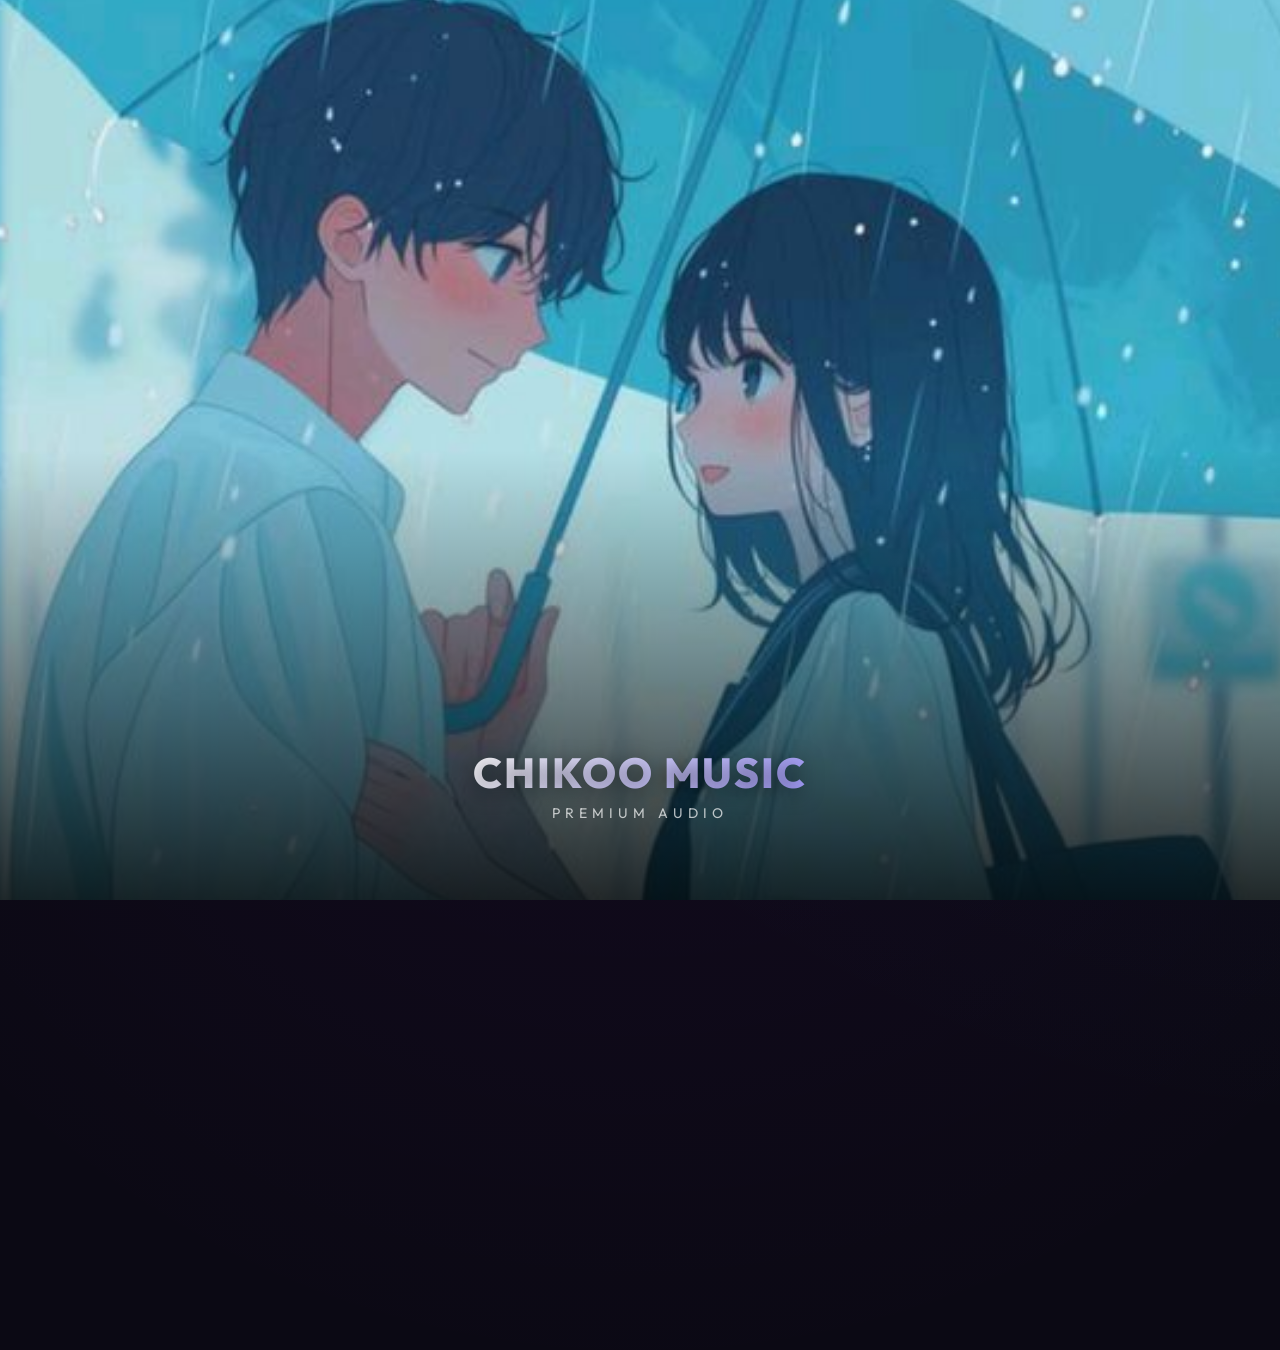
==== commit 289ebea9: "fix: resolve syntax error caused by missing closure" ====
--- a/index.html
+++ b/index.html
@@ -12,7 +12,7 @@
     <meta property="og:image" content="MARINE LOGO FINAL.png">
     <meta property="og:url" content="https://chikoomusic.vercel.app">
     <title>Chikoo Music - Premium Music Streaming</title>
-    <link rel="stylesheet" href="style.css?v=1784467808915">
+    <link rel="stylesheet" href="style.css?v=1784475259451">
     <link href="https://fonts.googleapis.com/css2?family=Outfit:wght@300;400;500;600;700;800&display=swap"
         rel="stylesheet">
     <link rel="icon" type="image/png" href="MARINE LOGO FINAL.png">
@@ -632,7 +632,7 @@
         </div>
     </div>
 
-    <script src="api.js?v=1784467808915"></script>
-    <script type="module" src="app.js?v=1784467808915"></script>
+    <script src="api.js?v=1784475259451"></script>
+    <script type="module" src="app.js?v=1784475259451"></script>
 </body>
 </html>
